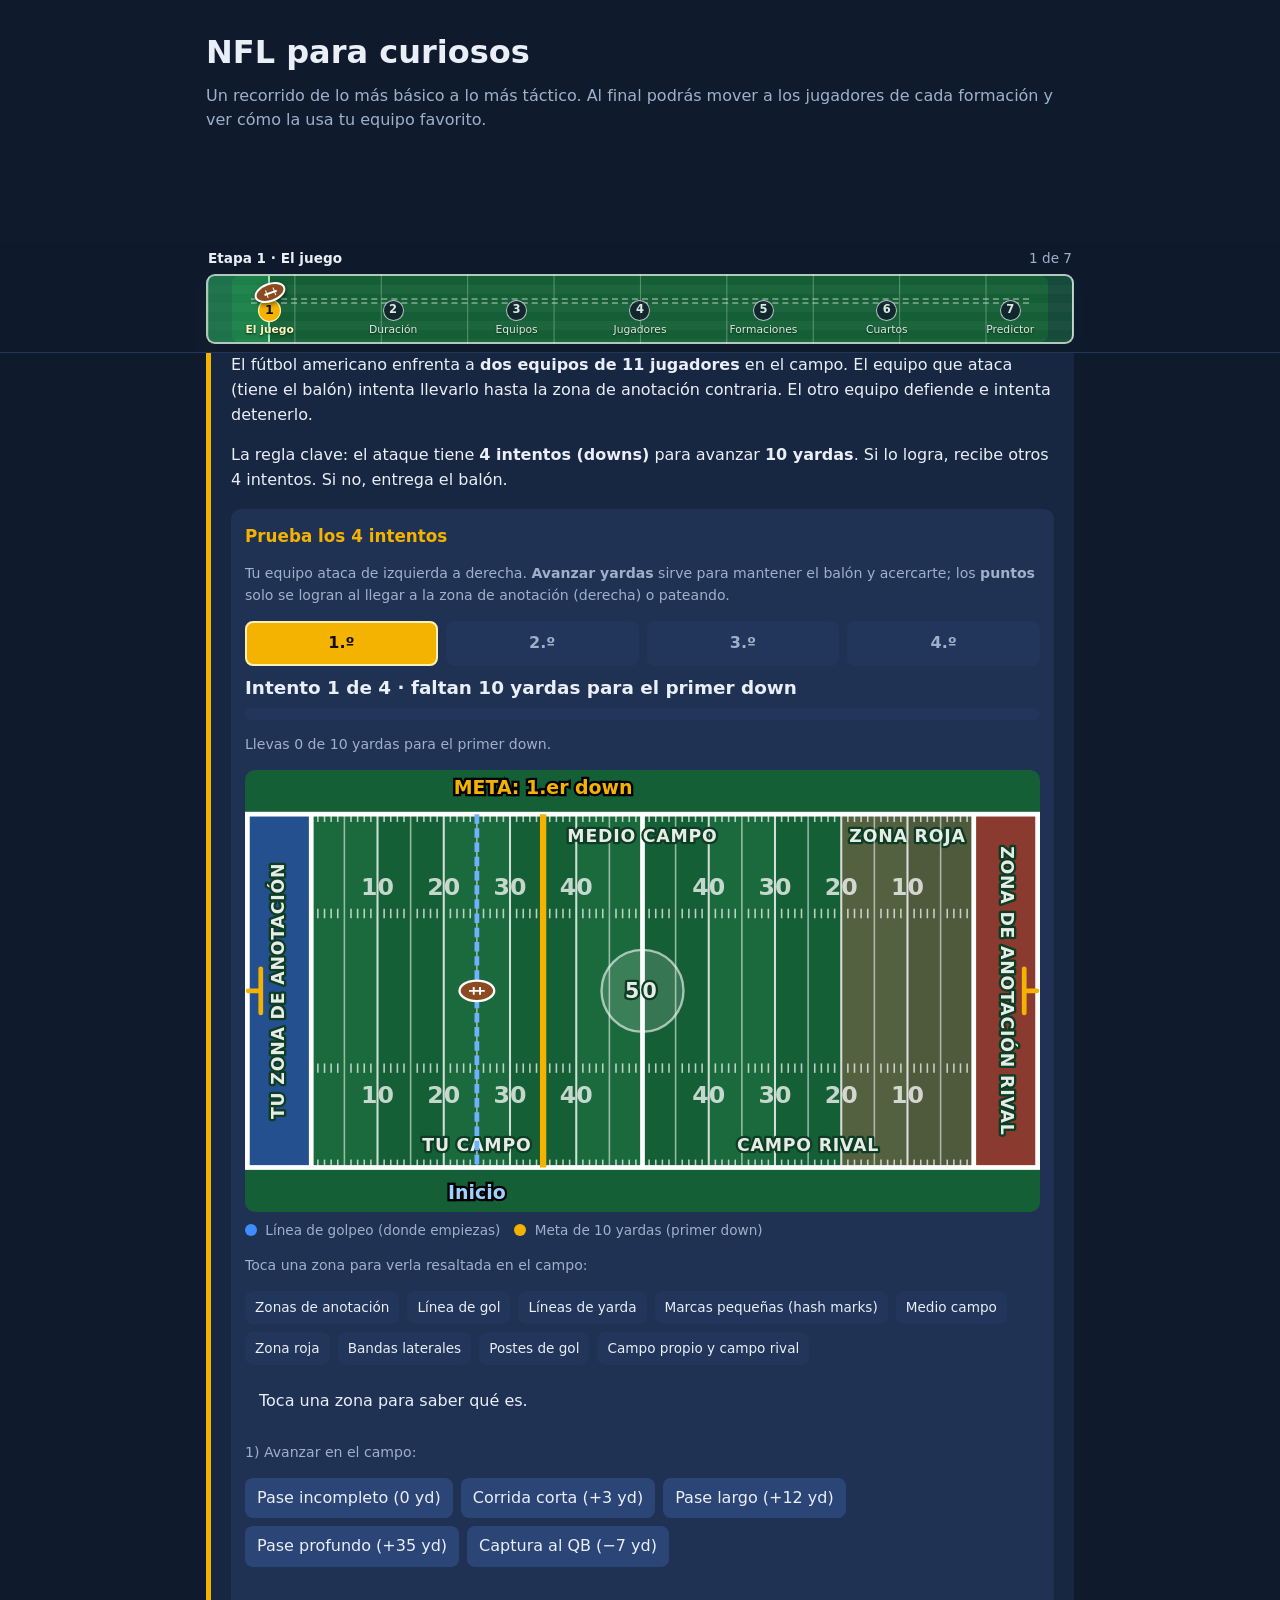
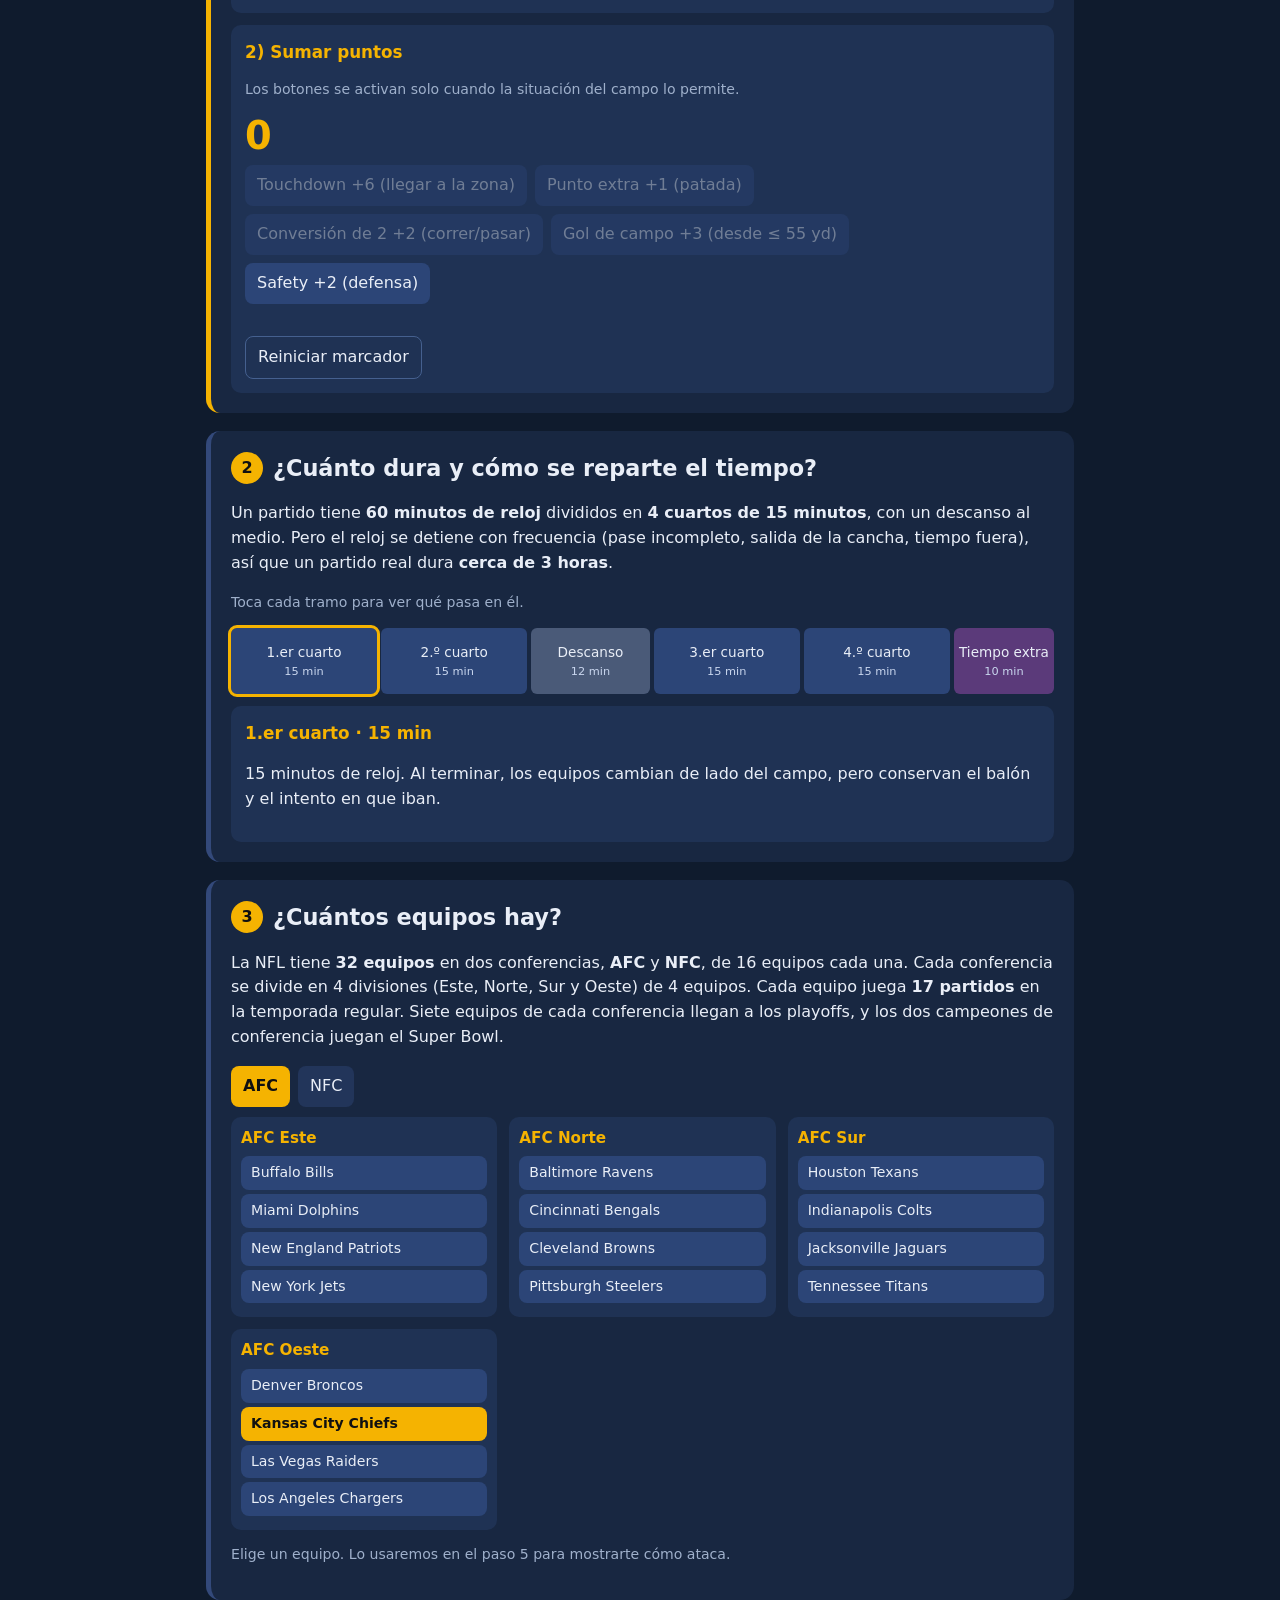
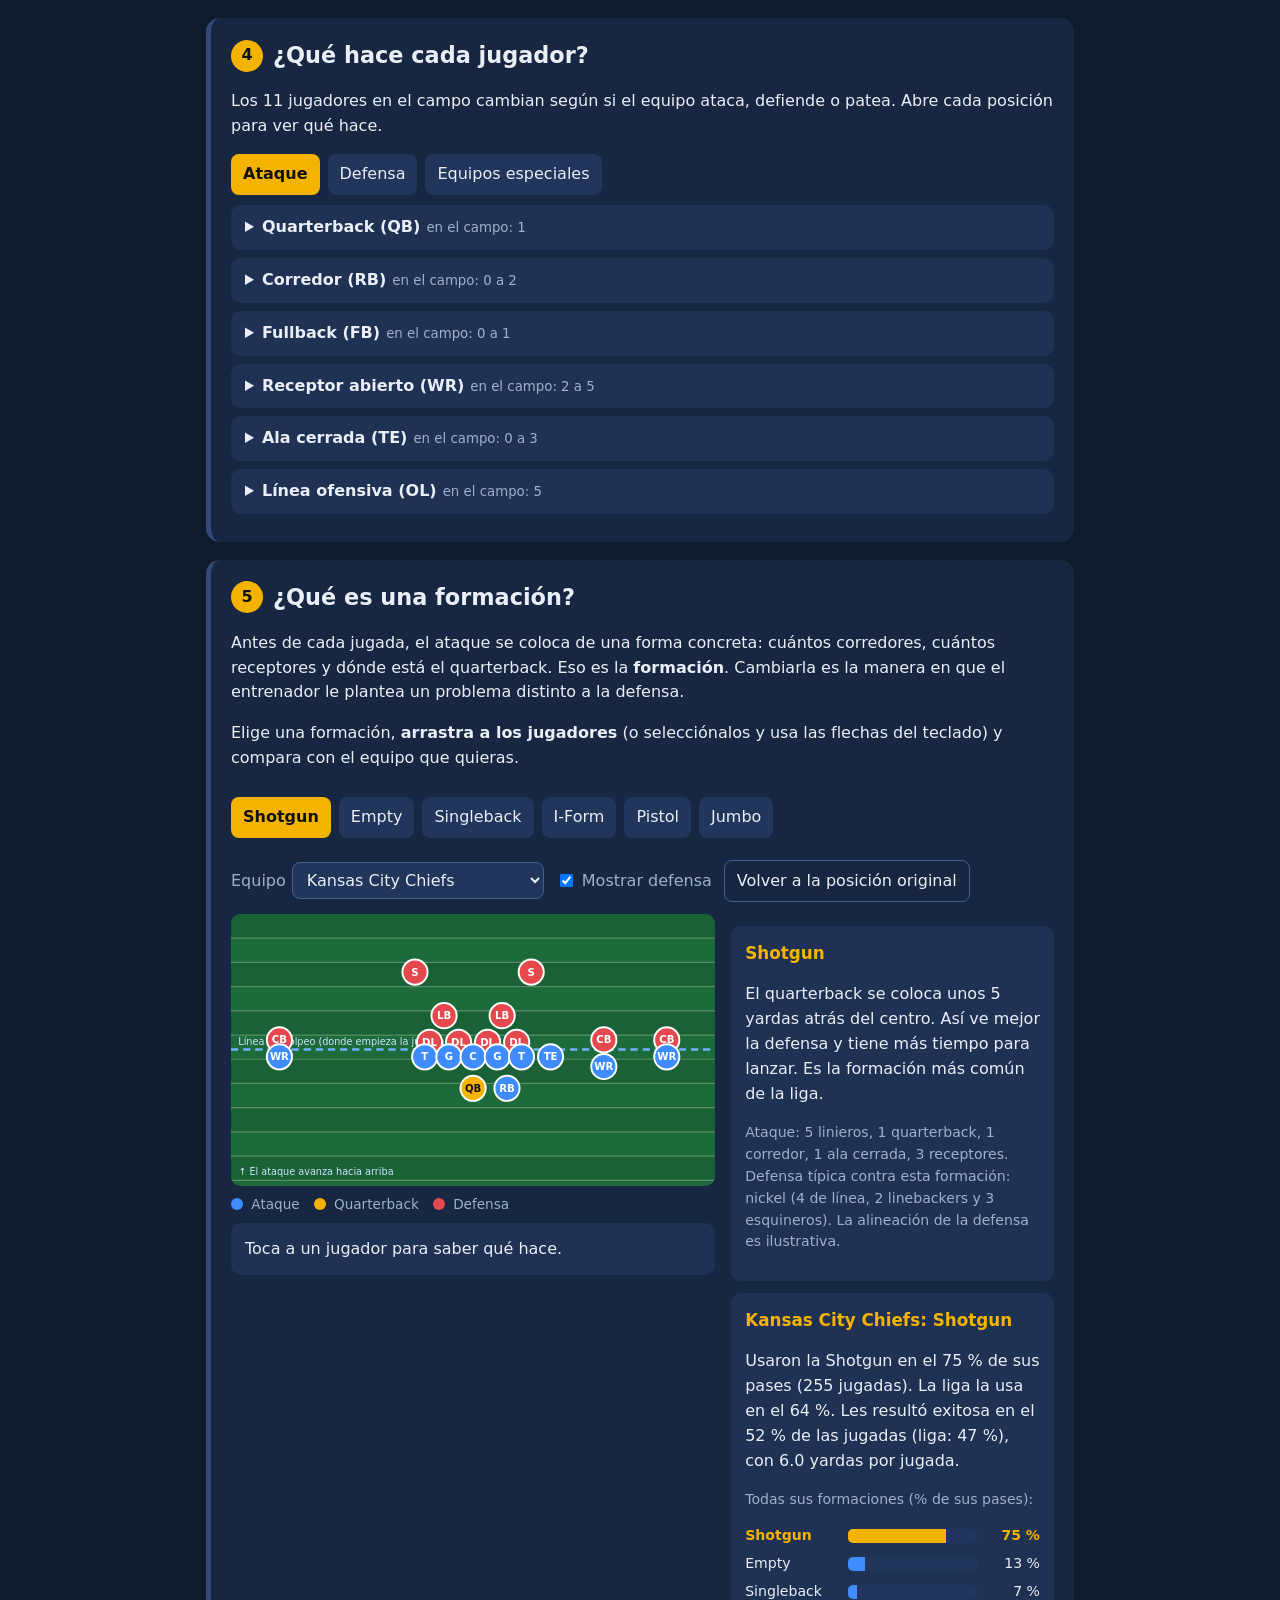
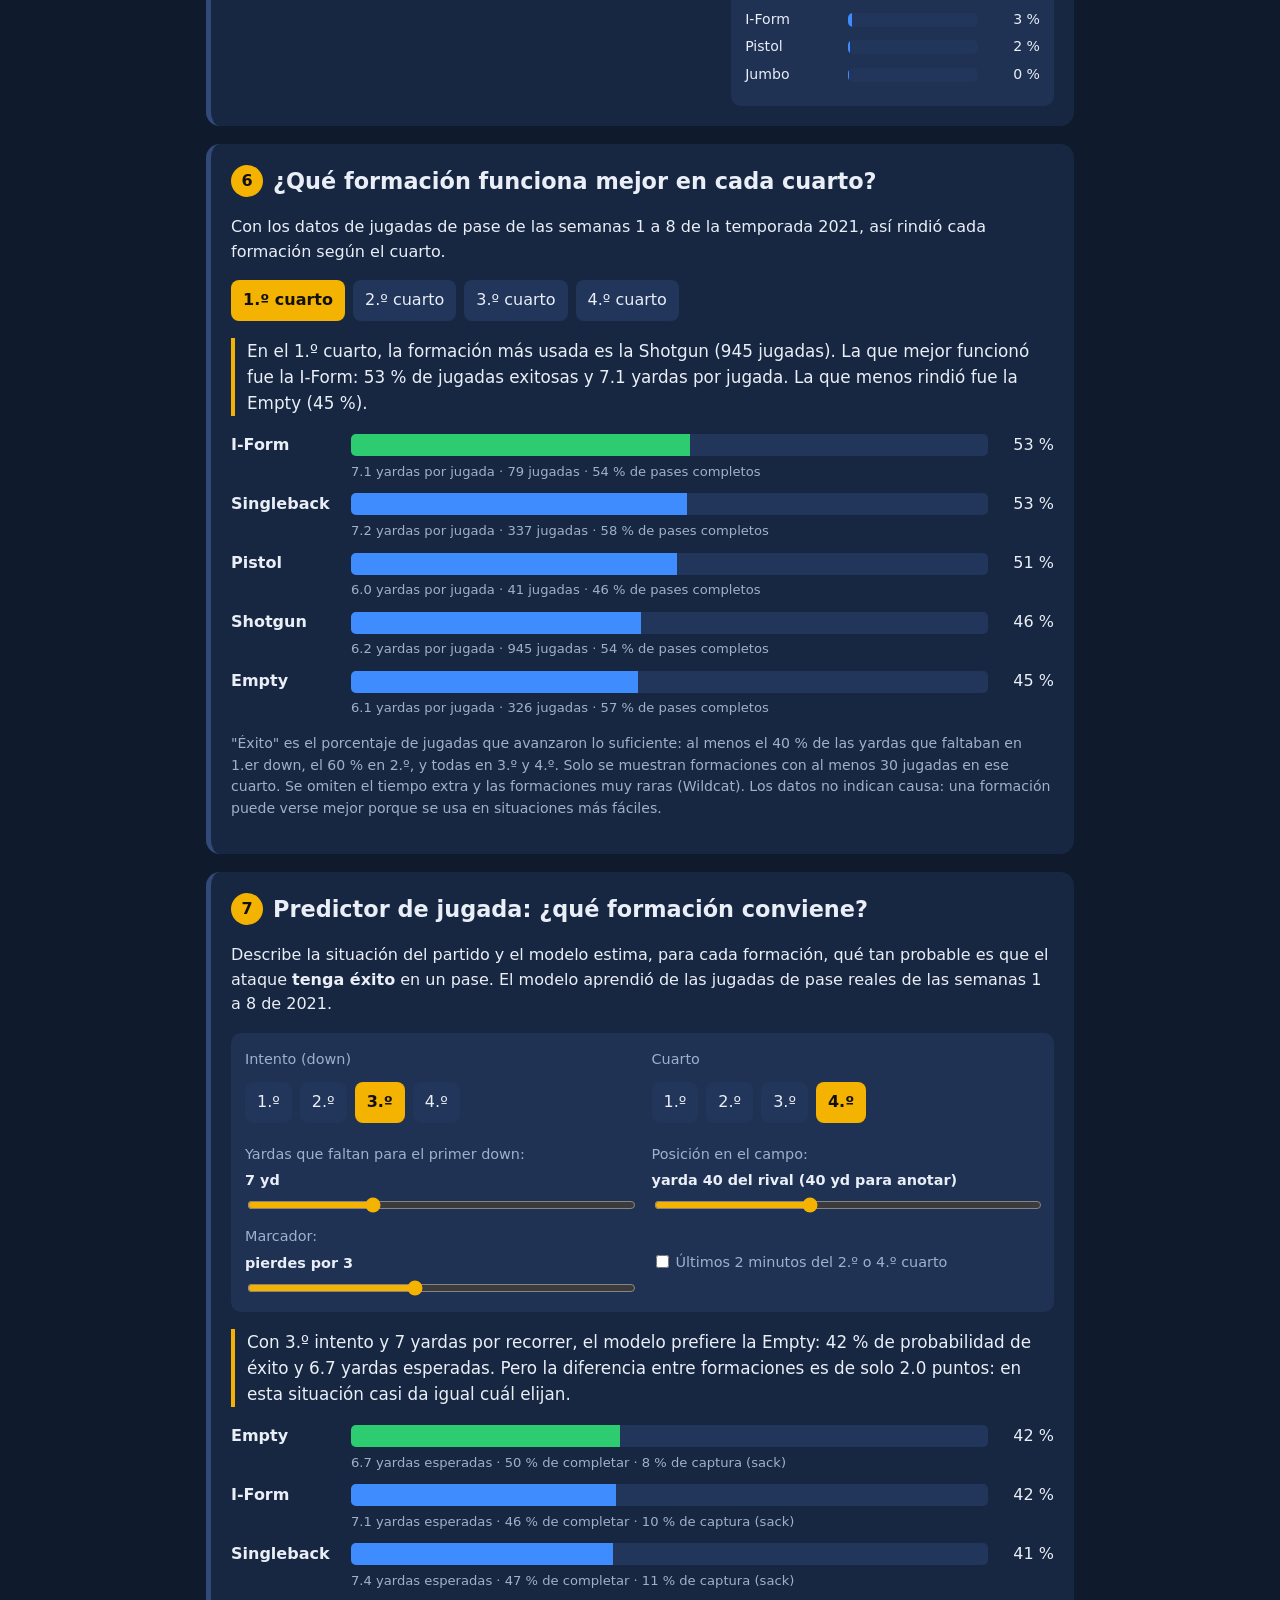
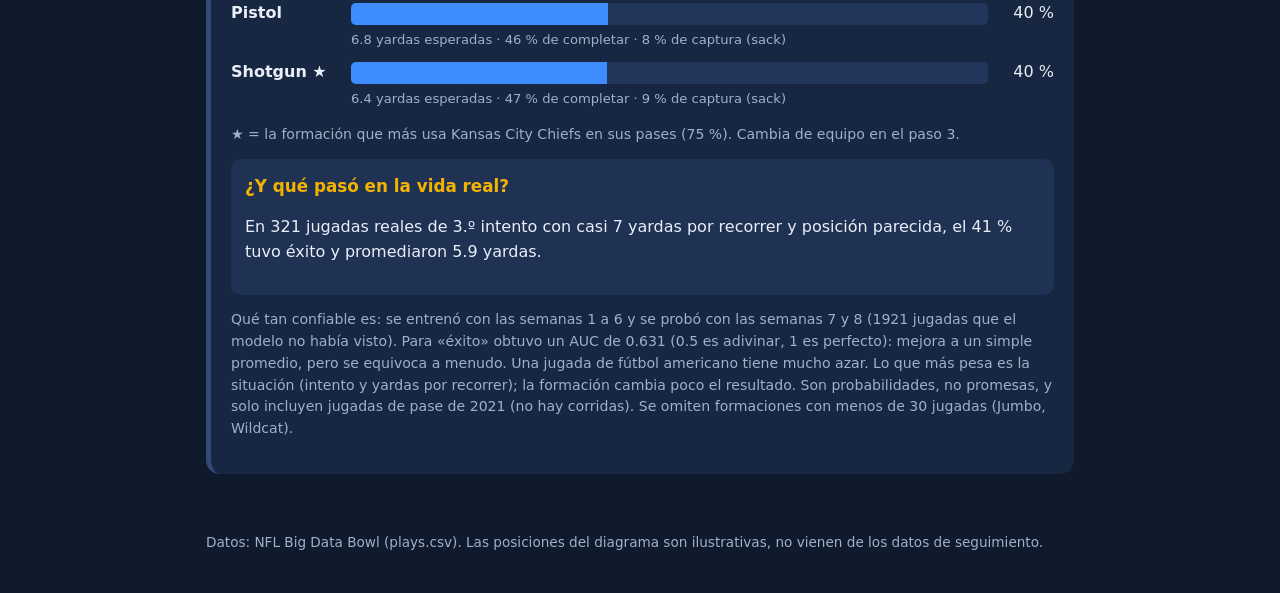
==== web/_t.html @ 5db2da3e "Tercer commit Correccion en las animaciones de desplazamiento" ====
<!DOCTYPE html>
<html lang="es">
<head>
<meta charset="utf-8">
<meta name="viewport" content="width=device-width, initial-scale=1">
<title>NFL para curiosos: del juego a las formaciones</title>
<link rel="stylesheet" href="style.css">
</head>
<body>
<header class="hero">
  <h1>NFL para curiosos</h1>
  <p>Un recorrido de lo más básico a lo más táctico. Al final podrás mover a los jugadores de cada formación y ver cómo la usa tu equipo favorito.</p>
</header>

<nav class="roadmap" aria-label="Progreso del recorrido">
  <div class="roadmap-inner">
    <div class="roadmap-status" aria-live="polite">
      <strong id="roadmapLabel">Etapa 1 · El juego</strong>
      <span id="roadmapCount">1 de 7</span>
    </div>
    <div class="field-progress">
      <div id="bar" class="field-fill" role="progressbar" aria-label="Progreso del recorrido" aria-valuemin="1" aria-valuemax="7" aria-valuenow="1"></div>
      <ol id="nav"></ol>
      <span id="progressBall" class="progress-ball" aria-hidden="true"><i></i></span>
    </div>
  </div>
</nav>

<main>
  <!-- 1 -->
  <section id="step-1" class="step" data-title="El juego">
    <h2><span class="num">1</span> ¿Qué es el juego?</h2>
    <p>El fútbol americano enfrenta a <strong>dos equipos de 11 jugadores</strong> en el campo. El equipo que ataca (tiene el balón) intenta llevarlo hasta la zona de anotación contraria. El otro equipo defiende e intenta detenerlo.</p>
    <p>La regla clave: el ataque tiene <strong>4 intentos (downs)</strong> para avanzar <strong>10 yardas</strong>. Si lo logra, recibe otros 4 intentos. Si no, entrega el balón.</p>

    <div class="widget drive">
      <h3>Prueba los 4 intentos</h3>
      <p class="note">Tu equipo ataca de izquierda a derecha. <strong>Avanzar yardas</strong> sirve para mantener el balón y acercarte; los <strong>puntos</strong> solo se logran al llegar a la zona de anotación (derecha) o pateando.</p>
      <div class="attemptsBox">
        <ol class="attempts" id="attempts" aria-label="Los 4 intentos"></ol>
        <div class="status" id="downStatus" aria-live="polite"></div>
        <div class="gainMeter" aria-hidden="true"><div id="gainFill"></div></div>
        <p class="note" id="gainText"></p>
      </div>
      <svg id="driveField" viewBox="0 0 504 280" role="img" aria-label="Campo de fútbol americano completo con zonas de anotación, líneas de yarda, balón y línea para primer down"></svg>
      <div class="legend">
        <span><i class="dot off"></i> Línea de golpeo (donde empiezas)</span>
        <span><i class="dot qb"></i> Meta de 10 yardas (primer down)</span>
      </div>
      <p class="note">Toca una zona para verla resaltada en el campo:</p>
      <div class="tabs zones" id="zoneTabs" role="group" aria-label="Zonas del campo"></div>
      <p class="widget zoneInfo" id="zoneInfo" aria-live="polite">Toca una zona para saber qué es.</p>
      <p class="note">1) Avanzar en el campo:</p>
      <div class="btns" id="downBtns"></div>
      <p id="downMsg" class="msg" aria-live="polite"></p>
    </div>

    <div class="widget">
      <h3>2) Sumar puntos</h3>
      <p class="note">Los botones se activan solo cuando la situación del campo lo permite.</p>
      <div class="score" id="scoreTotal" aria-live="polite">0</div>
      <div class="btns" id="scoreBtns"></div>
      <p id="scoreMsg" class="msg" aria-live="polite"></p>
      <button class="ghost" id="scoreReset">Reiniciar marcador</button>
    </div>
  </section>

  <!-- 2 y 3 -->
  <section id="step-2" class="step" data-title="Duración">
    <h2><span class="num">2</span> ¿Cuánto dura y cómo se reparte el tiempo?</h2>
    <p>Un partido tiene <strong>60 minutos de reloj</strong> divididos en <strong>4 cuartos de 15 minutos</strong>, con un descanso al medio. Pero el reloj se detiene con frecuencia (pase incompleto, salida de la cancha, tiempo fuera), así que un partido real dura <strong>cerca de 3 horas</strong>.</p>
    <p class="note">Toca cada tramo para ver qué pasa en él.</p>
    <div class="timeline" id="timeline" role="group" aria-label="Distribución del tiempo"></div>
    <div class="widget" id="timeInfo" aria-live="polite"></div>
  </section>

  <!-- 4 -->
  <section id="step-3" class="step" data-title="Equipos">
    <h2><span class="num">3</span> ¿Cuántos equipos hay?</h2>
    <p>La NFL tiene <strong>32 equipos</strong> en dos conferencias, <strong>AFC</strong> y <strong>NFC</strong>, de 16 equipos cada una. Cada conferencia se divide en 4 divisiones (Este, Norte, Sur y Oeste) de 4 equipos. Cada equipo juega <strong>17 partidos</strong> en la temporada regular. Siete equipos de cada conferencia llegan a los playoffs, y los dos campeones de conferencia juegan el Super Bowl.</p>
    <div class="tabs" id="confTabs" role="group" aria-label="Conferencia"></div>
    <div class="divisions" id="divisions"></div>
    <p class="note">Elige un equipo. Lo usaremos en el paso 5 para mostrarte cómo ataca.</p>
  </section>

  <!-- 5 -->
  <section id="step-4" class="step" data-title="Jugadores">
    <h2><span class="num">4</span> ¿Qué hace cada jugador?</h2>
    <p>Los 11 jugadores en el campo cambian según si el equipo ataca, defiende o patea. Abre cada posición para ver qué hace.</p>
    <div class="tabs" id="roleTabs" role="group" aria-label="Unidad"></div>
    <div id="roleList" class="roles"></div>
  </section>

  <!-- 6 -->
  <section id="step-5" class="step" data-title="Formaciones">
    <h2><span class="num">5</span> ¿Qué es una formación?</h2>
    <p>Antes de cada jugada, el ataque se coloca de una forma concreta: cuántos corredores, cuántos receptores y dónde está el quarterback. Eso es la <strong>formación</strong>. Cambiarla es la manera en que el entrenador le plantea un problema distinto a la defensa.</p>
    <p>Elige una formación, <strong>arrastra a los jugadores</strong> (o selecciónalos y usa las flechas del teclado) y compara con el equipo que quieras.</p>

    <div class="controls">
      <div class="tabs" id="formTabs" role="group" aria-label="Formación"></div>
      <label>Equipo
        <select id="teamSelect"></select>
      </label>
      <label class="check"><input type="checkbox" id="showDef" checked> Mostrar defensa</label>
      <button class="ghost" id="resetPos">Volver a la posición original</button>
    </div>

    <div class="lab">
      <div>
        <svg id="field" viewBox="0 0 100 56" role="img" aria-label="Campo con jugadores de ataque (azul) y defensa (rojo) que se pueden mover"></svg>
        <div class="legend">
          <span><i class="dot off"></i> Ataque</span>
          <span><i class="dot qb"></i> Quarterback</span>
          <span><i class="dot def"></i> Defensa</span>
        </div>
        <p class="widget playerInfo" id="playerInfo" aria-live="polite">Toca a un jugador para saber qué hace.</p>
      </div>
      <div>
        <div class="widget" id="formInfo"></div>
        <div class="widget" id="teamInfo"></div>
      </div>
    </div>
  </section>

  <!-- 7 -->
  <section id="step-6" class="step" data-title="Cuartos">
    <h2><span class="num">6</span> ¿Qué formación funciona mejor en cada cuarto?</h2>
    <p>Con los datos de jugadas de pase de las semanas 1 a 8 de la temporada 2021, así rindió cada formación según el cuarto.</p>
    <div class="tabs" id="qTabs" role="group" aria-label="Cuarto"></div>
    <p class="talk" id="talk"></p>
    <div id="chart"></div>
    <p class="note">
      "Éxito" es el porcentaje de jugadas que avanzaron lo suficiente: al menos el 40 % de las yardas que faltaban en 1.er down, el 60 % en 2.º, y todas en 3.º y 4.º.
      Solo se muestran formaciones con al menos <span id="min"></span> jugadas en ese cuarto. Se omiten el tiempo extra y las formaciones muy raras (Wildcat).
      Los datos no indican causa: una formación puede verse mejor porque se usa en situaciones más fáciles.
    </p>
  </section>

  <!-- 8 -->
  <section id="step-7" class="step" data-title="Predictor">
    <h2><span class="num">7</span> Predictor de jugada: ¿qué formación conviene?</h2>
    <p>Describe la situación del partido y el modelo estima, para cada formación, qué tan probable es que el ataque <strong>tenga éxito</strong> en un pase. El modelo aprendió de las jugadas de pase reales de las semanas 1 a 8 de 2021.</p>
    <div class="widget predictor">
      <div class="pgrid">
        <div><span class="plabel">Intento (down)</span><div class="tabs" id="pDown" role="group" aria-label="Intento"></div></div>
        <div><span class="plabel">Cuarto</span><div class="tabs" id="pQ" role="group" aria-label="Cuarto"></div></div>
        <label>Yardas que faltan para el primer down: <b id="pToGoV"></b>
          <input type="range" id="pToGo" min="1" max="20" value="7"></label>
        <label>Posición en el campo: <b id="pGoalV"></b>
          <input type="range" id="pGoal" min="1" max="99" value="40"></label>
        <label>Marcador: <b id="pDiffV"></b>
          <input type="range" id="pDiff" min="-21" max="21" value="-3"></label>
        <label class="check"><input type="checkbox" id="pLate"> Últimos 2 minutos del 2.º o 4.º cuarto</label>
      </div>
    </div>
    <p class="talk" id="pTalk"></p>
    <div id="pOut"></div>
    <div class="widget" id="pNear"></div>
    <p class="note" id="pNote"></p>
  </section>
</main>

<footer>Datos: NFL Big Data Bowl (plays.csv). Las posiciones del diagrama son ilustrativas, no vienen de los datos de seguimiento.</footer>

<script>window.requestAnimationFrame = cb => setTimeout(cb, 0);</script><script src="data.js"></script>
<script src="model.js"></script>
<script src="app.js"></script>
<script>
const errs = []; window.addEventListener('error', e => errs.push(e.message));
const out = {};
const snap = () => ({
  label: document.querySelector('#roadmapLabel').textContent,
  done: [...document.querySelectorAll('#nav a')].map(a => a.classList.contains('done') ? 1 : 0).join(''),
  ball: document.querySelector('#progressBall').style.left
});
const go = id => { document.documentElement.style.scrollBehavior = 'auto';
  const el = document.getElementById(id); window.scrollTo(0, el.getBoundingClientRect().top + scrollY - 40);
  out.y = (out.y||[]).concat(Math.round(scrollY)); window.dispatchEvent(new Event('scroll')); };
setTimeout(() => go('step-4'), 200);
setTimeout(() => { out.at4 = snap(); go('step-6'); }, 600);
setTimeout(() => { out.at6 = snap(); go('step-2'); }, 1000);
setTimeout(() => { out.back2 = snap(); go('step-1'); }, 1400);
setTimeout(() => { out.back1 = snap(); window.scrollTo(0, document.documentElement.scrollHeight); }, 1800);
setTimeout(() => { out.end = snap(); go('step-1'); }, 2200);
setTimeout(() => {
  out.backFromEnd = snap();
  const f = document.getElementById('driveField');
  document.querySelector('#zoneTabs button[data-key=red]').click();
  out.focus = f.dataset.focus; out.zoneInfo = document.getElementById('zoneInfo').textContent.slice(0, 40);
  document.querySelectorAll('#downBtns button')[1].click();
  out.status = document.getElementById('downStatus').textContent;
  out.attempts = [...document.querySelectorAll('#attempts li')].map(l => l.className || '-').join(',');
  out.gain = document.getElementById('gainText').textContent;
  out.zones = document.querySelectorAll('#zoneTabs button').length;
  out.areas = f.querySelectorAll('.area').length;
  out.errs = errs;
  document.body.dataset.probe = JSON.stringify(out);
}, 2700);
</script></body>
</html>
---- web/style.css ----
:root { --bg:#0f1b2d; --card:#182741; --card2:#1f3254; --ink:#e9eef7; --mute:#9fb0cb; --accent:#f5b301; --blue:#3f8cff; --red:#e5484d; --green:#2ecc71; }
* { box-sizing:border-box; }
html { scroll-behavior:smooth; scroll-padding-top:125px; }
body { margin:0; font-family:system-ui,Segoe UI,Arial,sans-serif; background:var(--bg); color:var(--ink); line-height:1.55; }
h1 { font-size:2rem; margin:0 0 6px; }
h2 { font-size:1.4rem; margin:0 0 12px; display:flex; align-items:center; gap:10px; }
h3 { font-size:1.05rem; margin:0 0 6px; color:var(--accent); }
.hero { max-width:900px; margin:0 auto; padding:28px 16px 12px; }
.hero p { color:var(--mute); margin:0; }
main { max-width:900px; margin:0 auto; padding:8px 16px 40px; }
footer { max-width:900px; margin:0 auto; padding:0 16px 40px; color:var(--mute); font-size:.85rem; }

/* recorrido: una sola barra con aspecto de campo */
.roadmap { position:sticky; top:0; z-index:10; padding:6px 16px 8px; background:rgba(15,27,45,.96); backdrop-filter:blur(6px); border-bottom:1px solid #22355a; }
.roadmap-inner { max-width:868px; margin:0 auto; }
.roadmap-status { display:flex; justify-content:space-between; gap:12px; margin:0 2px 5px; color:var(--ink); font-size:.85rem; }
.roadmap-status span { color:var(--mute); white-space:nowrap; }
.field-progress { --steps:7; position:relative; height:70px; overflow:hidden; border:2px solid rgba(255,255,255,.65); border-radius:9px; background-color:#155f36; background-image:linear-gradient(90deg,rgba(255,255,255,.3) 1px,transparent 1px),repeating-linear-gradient(0deg,rgba(255,255,255,.035) 0 9px,transparent 9px 18px); background-size:10% 100%,100% 18px; box-shadow:inset 24px 0 rgba(24,39,65,.36),inset -24px 0 rgba(24,39,65,.36); }
.field-progress::before { content:""; position:absolute; z-index:1; top:22px; left:5%; right:5%; height:2px; border-top:2px dashed rgba(255,255,255,.35); border-bottom:2px dashed rgba(255,255,255,.35); }
.field-fill { position:absolute; z-index:0; inset:0 auto 0 0; width:0; background:rgba(46,204,113,.3); border-right:2px solid rgba(186,255,209,.8); transition:width .55s ease; }
.roadmap ol { position:absolute; z-index:2; inset:0; display:grid; grid-template-columns:repeat(var(--steps),1fr); list-style:none; margin:0; padding:0; }
.roadmap li { min-width:0; }
.roadmap a { height:100%; display:flex; flex-direction:column; align-items:center; justify-content:flex-end; gap:1px; min-width:0; padding:0 2px 4px; color:#dce9e1; text-decoration:none; text-shadow:0 1px 2px #082b19; font-size:.67rem; }
.roadmap a .n { display:inline-grid; place-items:center; width:21px; height:21px; border:1px solid rgba(255,255,255,.7); border-radius:50%; background:rgba(15,27,45,.82); font-size:.72rem; font-weight:800; text-shadow:none; }
.roadmap a .stage-name { width:100%; overflow:hidden; text-align:center; text-overflow:ellipsis; white-space:nowrap; }
.roadmap a.done .n { background:var(--green); border-color:#baffd1; color:#063d20; }
.roadmap a.done .n::before { content:"✓"; }
.roadmap a.done .n span { display:none; }
.roadmap a[aria-current="step"] .n { background:var(--accent); border-color:#fff1b6; color:#111; transform:scale(1.1); }
.roadmap a[aria-current="step"] .stage-name { color:#fff4be; font-weight:800; }
.progress-ball { position:absolute; z-index:3; top:7px; left:calc(50% / var(--steps)); width:32px; height:19px; border:2px solid #fff; border-radius:50%; background:#8b4a1f; box-shadow:0 2px 5px rgba(0,0,0,.55); transform:translateX(-50%) rotate(-20deg); transition:left .55s cubic-bezier(.2,.8,.2,1); pointer-events:none; }
.progress-ball i { position:absolute; top:7px; left:8px; width:13px; height:2px; background:#fff; }
.progress-ball i::before { content:""; position:absolute; top:-3px; left:2px; width:7px; height:8px; border-left:1px solid #fff; border-right:1px solid #fff; }

/* steps */
.step { background:var(--card); border-radius:14px; padding:20px; margin:18px 0; border-left:5px solid #33497a; }
.step.visible { border-left-color:var(--accent); }
.num { display:inline-grid; place-items:center; width:32px; height:32px; border-radius:50%; background:var(--accent); color:#111; font-size:1rem; flex:none; }
.note { color:var(--mute); font-size:.88rem; }
.msg { min-height:1.5em; margin:8px 0 0; }
.widget { background:var(--card2); border-radius:10px; padding:14px; margin-top:12px; }
.grid2 { display:grid; grid-template-columns:1fr 1fr; gap:14px; }
.grid2 .widget { margin-top:6px; }

button { font:inherit; color:var(--ink); background:#2c4577; border:0; border-radius:8px; padding:8px 12px; cursor:pointer; }
button:hover { background:#38568f; }
button:focus-visible, a:focus-visible, select:focus-visible, summary:focus-visible, .player:focus-visible { outline:3px solid var(--accent); outline-offset:2px; }
button.ghost { background:transparent; border:1px solid #45608f; }
.btns { display:flex; flex-wrap:wrap; gap:8px; margin:8px 0; }
.tabs { display:flex; gap:8px; flex-wrap:wrap; margin:10px 0; }
.tabs button { background:#22355a; }
.tabs button[aria-pressed="true"] { background:var(--accent); color:#111; font-weight:700; }

.status { font-size:1.15rem; font-weight:700; }
button:disabled { opacity:.4; cursor:not-allowed; }

/* paso 1: intentos y campo */
.attemptsBox { margin:10px 0; }
.attempts { list-style:none; display:flex; gap:8px; margin:0 0 8px; padding:0; }
.attempts li { flex:1; text-align:center; padding:8px 4px; border-radius:8px; background:#22355a; color:var(--mute); font-weight:700; border:2px solid transparent; transition:background .25s, color .25s; }
.attempts li.used { background:#2c4577; color:var(--ink); }
.attempts li.cur { background:var(--accent); color:#111; border-color:#fff1b6; }
.gainMeter { height:12px; background:#22355a; border-radius:6px; overflow:hidden; margin:6px 0 2px; }
#gainFill { height:100%; width:0; background:var(--blue); transition:width .4s; }
#driveField { width:100%; height:auto; border-radius:10px; display:block; background:#155f36; }
.stripe { fill:#1a6a3d; }
.ez { transition:fill .3s; }
.ez.own { fill:#24508f; }
.ez.rival { fill:#8a3a2f; }
.ez.rival.on { fill:#c9871a; animation:pulse 1s infinite alternate; }
.fline { stroke:#fff; stroke-opacity:.55; stroke-width:1; }
.fline.ten { stroke-opacity:.8; stroke-width:1.3; }
.goalL { stroke:#fff; stroke-width:3; }
.hashT { stroke:#fff; stroke-opacity:.7; stroke-width:1; }
.yn { font-size:15px; font-weight:800; fill:#fff; fill-opacity:.75; text-anchor:middle; dominant-baseline:central; }
.side { fill:none; stroke:#fff; stroke-width:3; }
.redZ { fill:rgba(229,72,77,.28); }
.midLogo { fill:rgba(255,255,255,.14); stroke:#fff; stroke-opacity:.6; stroke-width:1.5; }
.ftxt { font-size:11px; font-weight:700; fill:#fff; fill-opacity:.9; text-anchor:middle; dominant-baseline:central; letter-spacing:.5px; paint-order:stroke; stroke:#0d3d22; stroke-width:3px; stroke-linejoin:round; }
.ftxt.big { font-size:13px; letter-spacing:2px; }
.post { stroke:var(--accent); stroke-width:3; fill:none; stroke-linecap:round; }
/* resaltado de la zona elegida: el resto se atenúa */
#driveField[data-focus] .area { opacity:.3; transition:opacity .25s; }
#driveField[data-focus="endzone"] .a-endzone, #driveField[data-focus="goal"] .a-goal, #driveField[data-focus="yards"] .a-yards,
#driveField[data-focus="hash"] .a-hash, #driveField[data-focus="mid"] .a-mid, #driveField[data-focus="red"] .a-red,
#driveField[data-focus="side"] .a-side, #driveField[data-focus="posts"] .a-posts, #driveField[data-focus="terr"] .a-terr { opacity:1; }
.zones button { font-size:.85rem; padding:6px 10px; }
.zoneInfo { margin:6px 0 0; }
.band { fill:rgba(63,140,255,.4); transition:x .4s, width .4s; }
.gainLine { stroke:var(--accent); stroke-width:4; }
.scrLine { stroke:#6fb1ff; stroke-width:3; stroke-dasharray:6 3; }
.lblY, .lblB { font-size:12px; font-weight:700; text-anchor:middle; paint-order:stroke; stroke:#000; stroke-width:3px; }
.lblY { fill:var(--accent); } .lblB { fill:#9fd0ff; }
.ball { transition:transform .5s ease; }
.ball ellipse { fill:#8b4a1f; stroke:#fff; stroke-width:1.5; }
.lace { stroke:#fff; stroke-width:1.2; fill:none; }
.pop { font-size:24px; font-weight:800; fill:var(--accent); stroke:#000; stroke-width:.6px; opacity:0; }
.pop.go { animation:pop 1.2s ease-out; }
@keyframes pulse { to { fill-opacity:.55; } }
@keyframes pop { 0% { opacity:1; transform:translateY(0); } 100% { opacity:0; transform:translateY(-30px); } }
.score { font-size:2.4rem; font-weight:800; color:var(--accent); line-height:1.1; }

/* timeline */
.timeline { display:flex; gap:4px; margin:10px 0; }
.timeline button { padding:14px 4px; border-radius:6px; font-size:.85rem; text-align:center; min-width:0; overflow:hidden; background:#2c4577; }
.timeline button.half { background:#4a5a78; }
.timeline button.ot { background:#5b3a7a; }
.timeline button[aria-pressed="true"] { outline:3px solid var(--accent); }
.timeline small { display:block; color:#c9d6ee; }

/* teams */
.divisions { display:grid; grid-template-columns:repeat(auto-fit,minmax(210px,1fr)); gap:12px; margin:10px 0; }
.division { background:var(--card2); border-radius:10px; padding:10px; }
.division h3 { font-size:.95rem; }
.chip { display:block; width:100%; text-align:left; margin:4px 0; padding:6px 10px; background:#2c4577; font-size:.88rem; }
.chip[aria-pressed="true"] { background:var(--accent); color:#111; font-weight:700; }

/* roles */
.roles details { background:var(--card2); border-radius:10px; margin:8px 0; padding:10px 14px; }
.roles summary { cursor:pointer; font-weight:700; }
.roles summary small { color:var(--mute); font-weight:400; margin-left:6px; }
.roles p { margin:8px 0 0; color:#cdd8ee; }

/* formations lab */
.controls { display:flex; flex-wrap:wrap; gap:12px; align-items:center; margin:12px 0; }
.controls label { display:flex; align-items:center; gap:6px; color:var(--mute); }
select { font:inherit; padding:7px 10px; border-radius:8px; border:1px solid #45608f; background:#22355a; color:var(--ink); }
.lab { display:grid; grid-template-columns:3fr 2fr; gap:16px; align-items:start; }
#field { width:100%; height:auto; border-radius:10px; touch-action:none; display:block; background:#1d6b3a; }
.legend { display:flex; gap:14px; margin:8px 0; font-size:.85rem; color:var(--mute); }
.dot { display:inline-block; width:12px; height:12px; border-radius:50%; margin-right:4px; vertical-align:-1px; }
.dot.off { background:var(--blue); } .dot.def { background:var(--red); } .dot.qb { background:var(--accent); }
.playerInfo { margin:0; }
.player { cursor:grab; }
.ready .player { transition:transform .55s ease; }
.ready .player.dragging { transition:none; }
.player.dragging { cursor:grabbing; }
.player circle { stroke:#fff; stroke-width:.4; }
.player.off circle { fill:var(--blue); } .player.qb circle { fill:var(--accent); } .player.def circle { fill:var(--red); }
.player.sel circle { stroke:#fff; stroke-width:.9; }
.player text { font-size:2.1px; font-weight:700; fill:#fff; text-anchor:middle; dominant-baseline:central; pointer-events:none; user-select:none; }
.player.qb text { fill:#111; }
.bars .row { display:grid; grid-template-columns:95px 1fr 54px; gap:8px; align-items:center; margin:6px 0; font-size:.88rem; }
.bars .row.cur { color:var(--accent); font-weight:700; }
.track { background:#22355a; border-radius:5px; height:14px; overflow:hidden; }
.fill { height:100%; background:var(--blue); }
.row.cur .fill { background:var(--accent); }
.val { text-align:right; font-variant-numeric:tabular-nums; }

/* chart step 6 */
.talk { font-size:1.05rem; border-left:4px solid var(--accent); padding-left:12px; }
.crow { display:grid; grid-template-columns:110px 1fr 56px; gap:10px; align-items:center; margin:10px 0; }
.crow .name { font-weight:600; }
.crow .fill { background:var(--blue); }
.crow.best .fill { background:var(--green); }
.crow .meta { grid-column:2 / 4; color:var(--mute); font-size:.82rem; margin-top:-6px; }

/* paso 7: predictor */
.pgrid { display:grid; grid-template-columns:1fr 1fr; gap:10px 18px; }
.pgrid label { display:flex; flex-direction:column; gap:4px; color:var(--mute); font-size:.9rem; }
.pgrid label b { color:var(--ink); }
.pgrid input[type=range] { width:100%; accent-color:var(--accent); }
.pgrid .check { flex-direction:row; align-items:center; }
.plabel { color:var(--mute); font-size:.9rem; }
#pOut .crow .fill { background:var(--blue); }
#pOut .crow.best .fill { background:var(--green); }

@media (max-width:720px) {
  html { scroll-padding-top:105px; }
  .field-progress { height:52px; box-shadow:inset 15px 0 rgba(24,39,65,.36),inset -15px 0 rgba(24,39,65,.36); }
  .field-progress::before { top:18px; }
  .roadmap a { padding-bottom:4px; }
  .roadmap a .stage-name { display:none; }
  .progress-ball { top:5px; width:29px; height:17px; }
  .progress-ball i { top:6px; left:7px; }
  .pgrid { grid-template-columns:1fr; }
  .grid2, .lab { grid-template-columns:1fr; }
  .crow { grid-template-columns:90px 1fr 50px; }
  .timeline button { font-size:.72rem; padding:12px 2px; }
}
@media (prefers-reduced-motion: reduce) {
  html { scroll-behavior:auto; }
  .ready .player, .field-fill, .progress-ball { transition:none; }
}
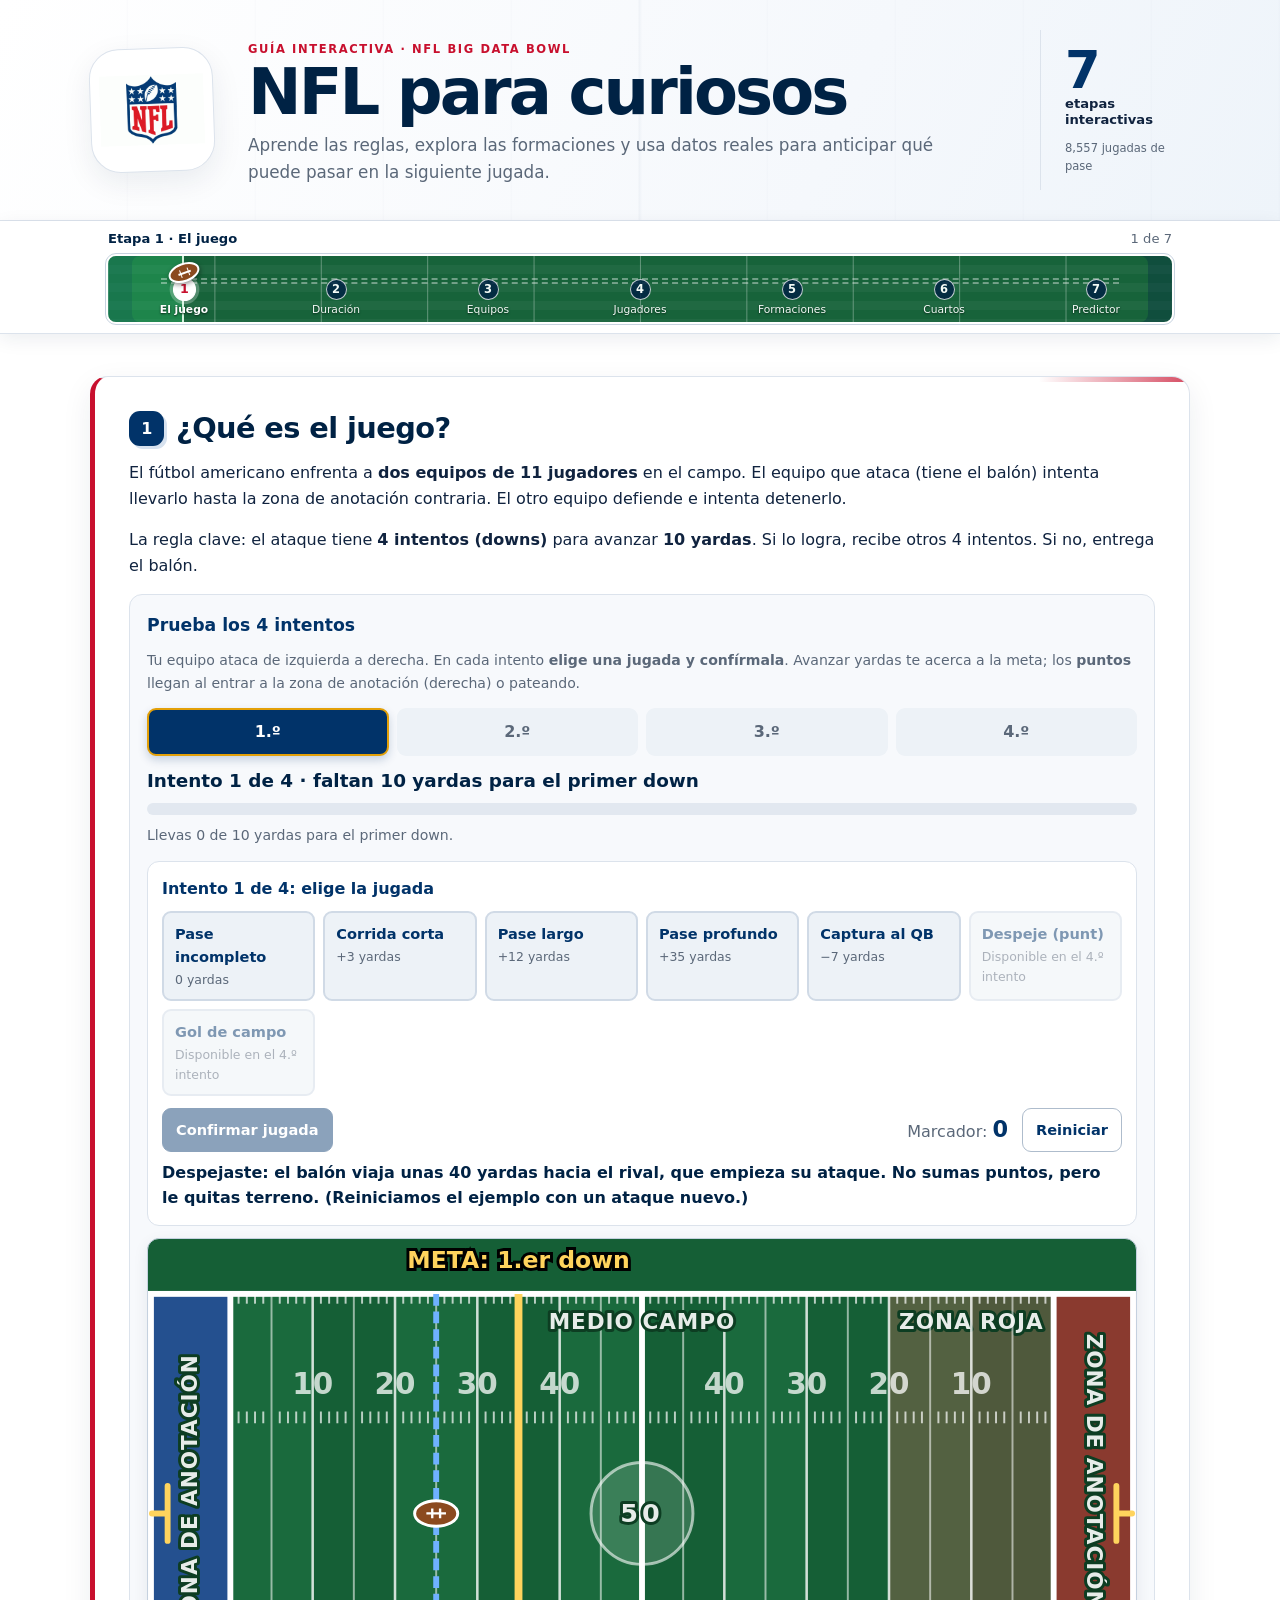
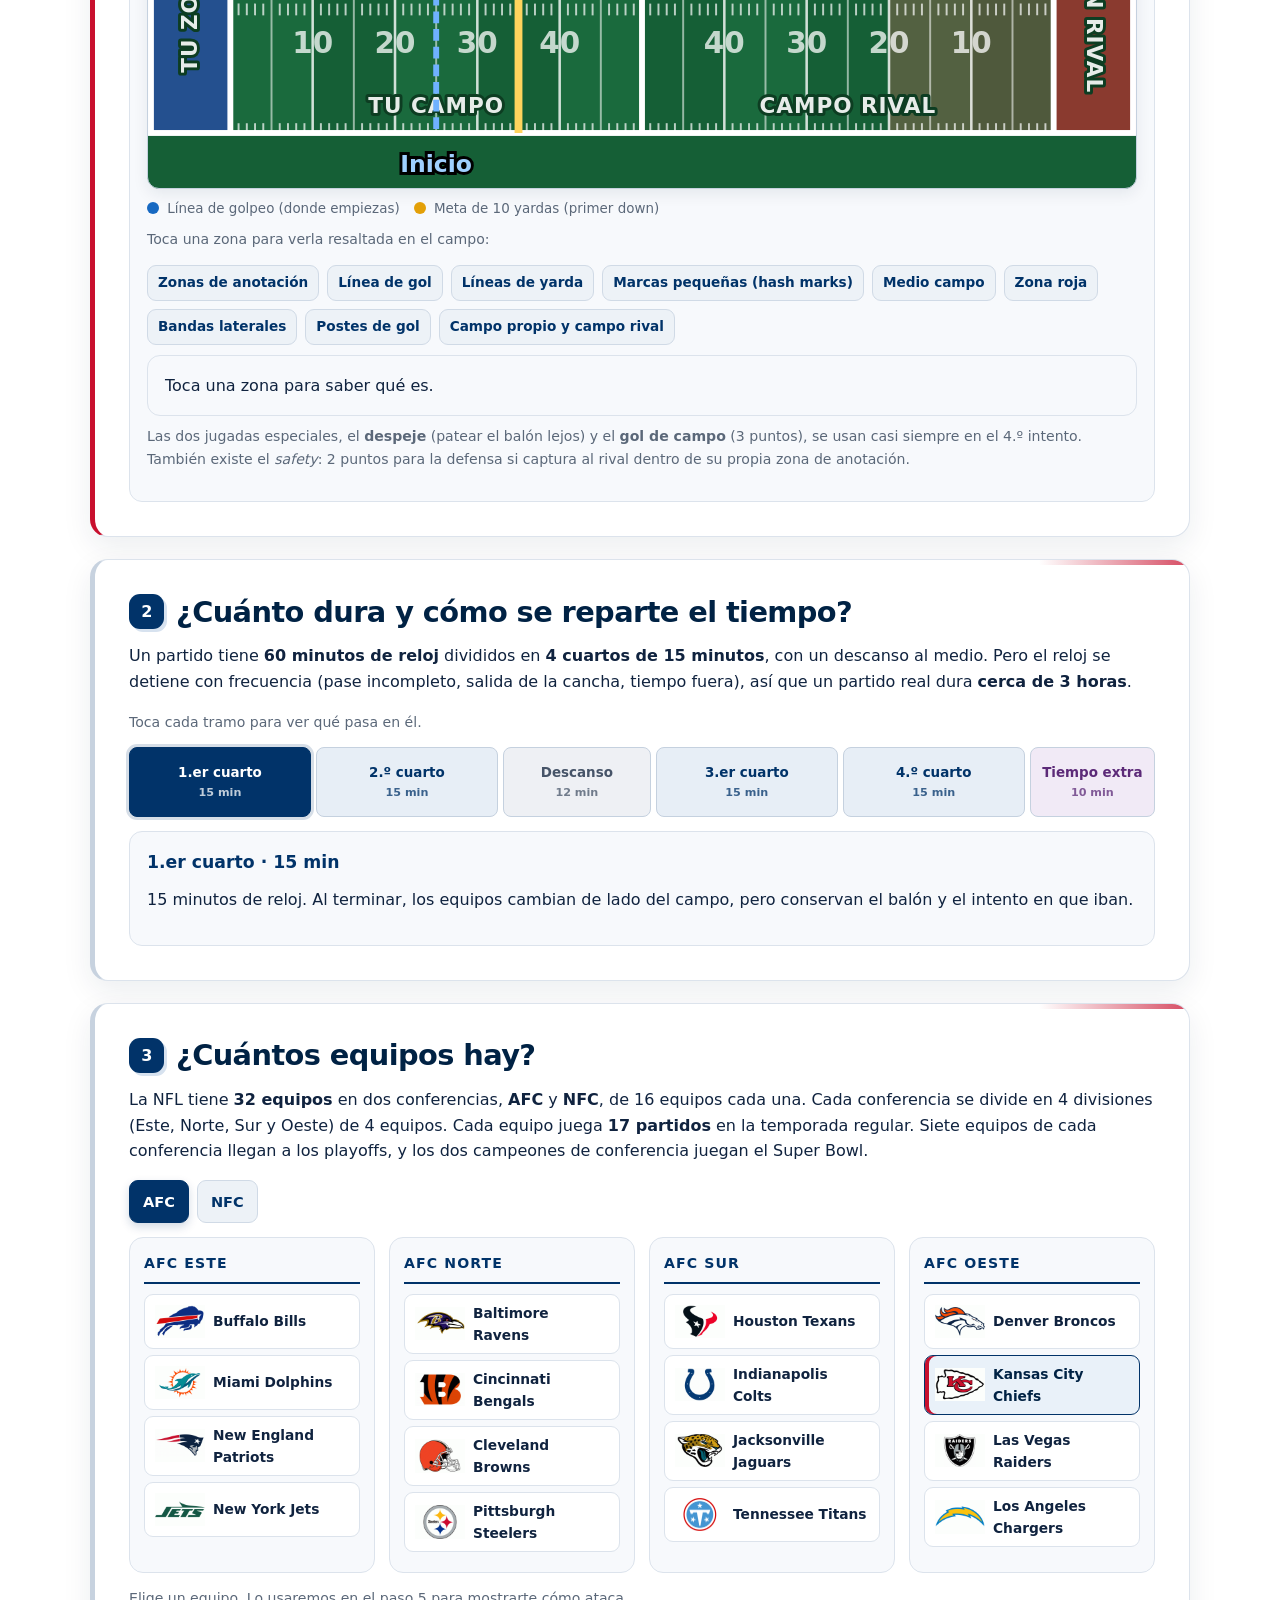
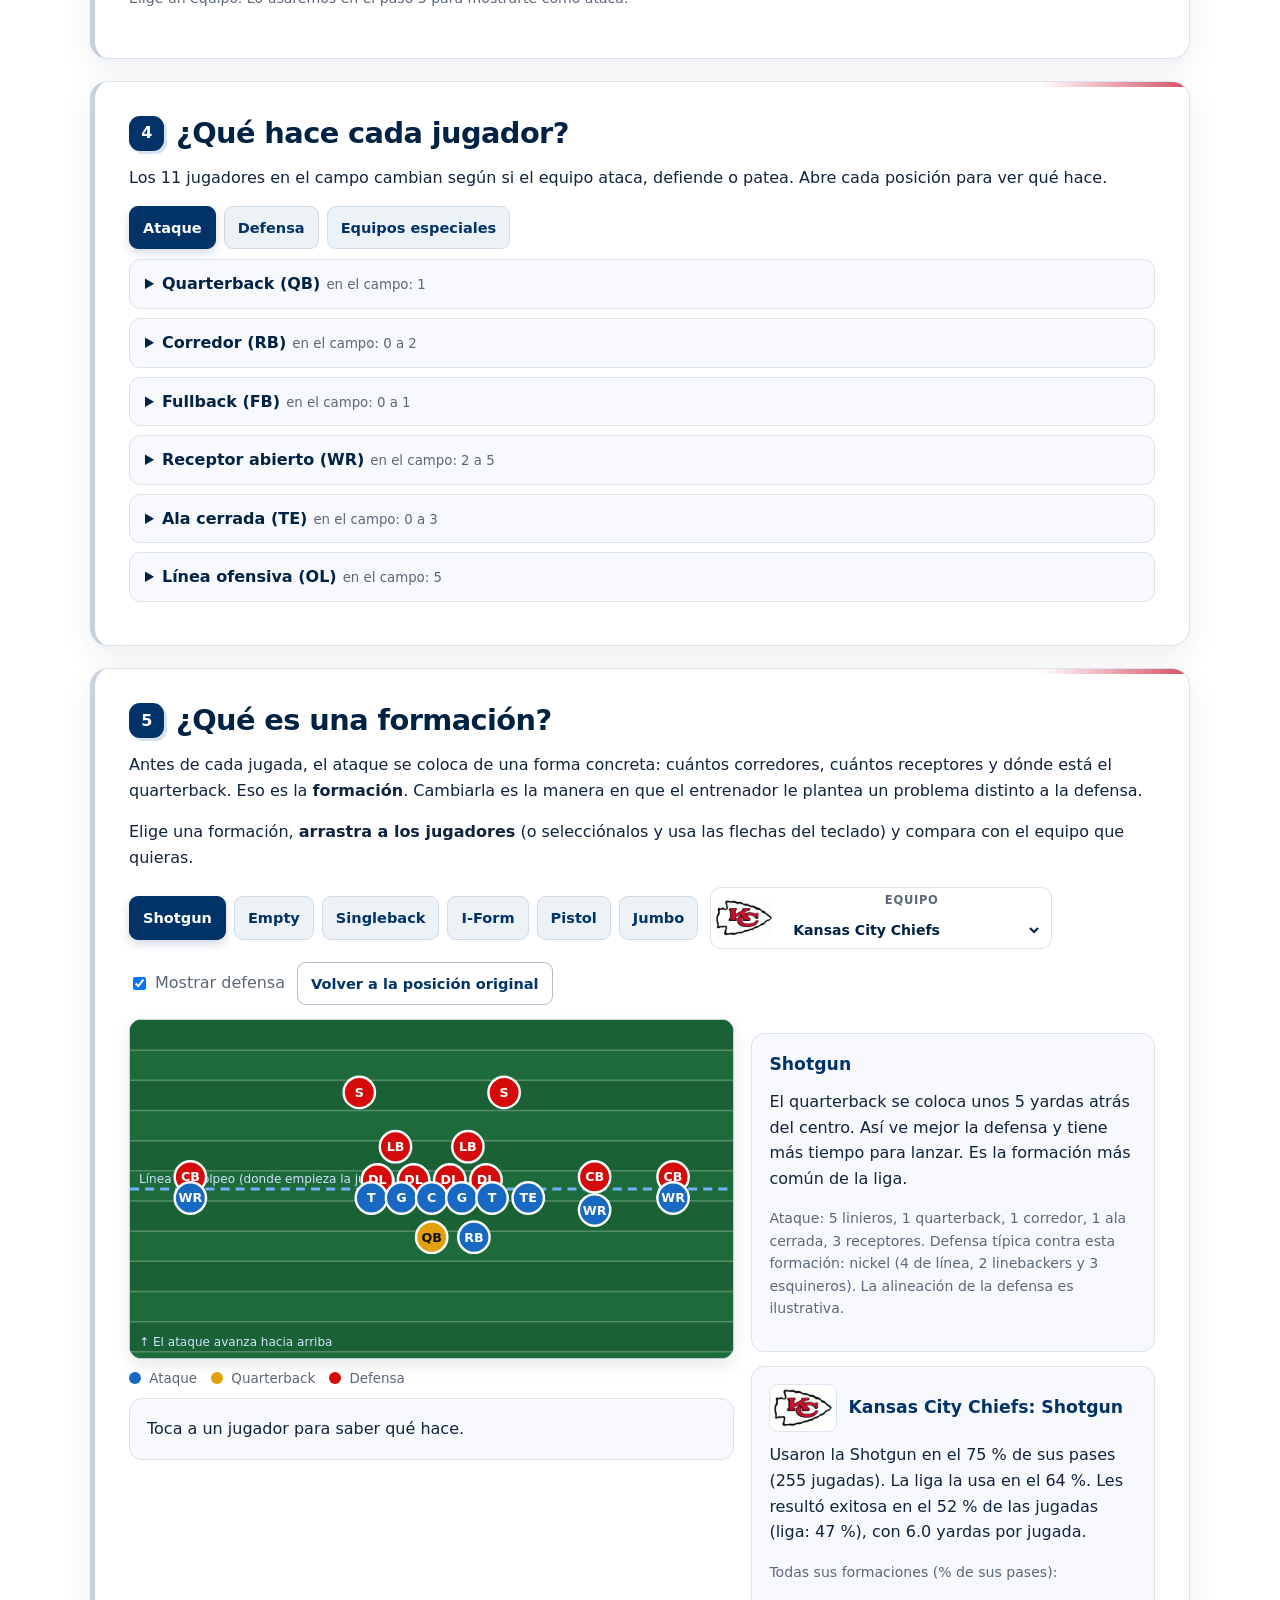
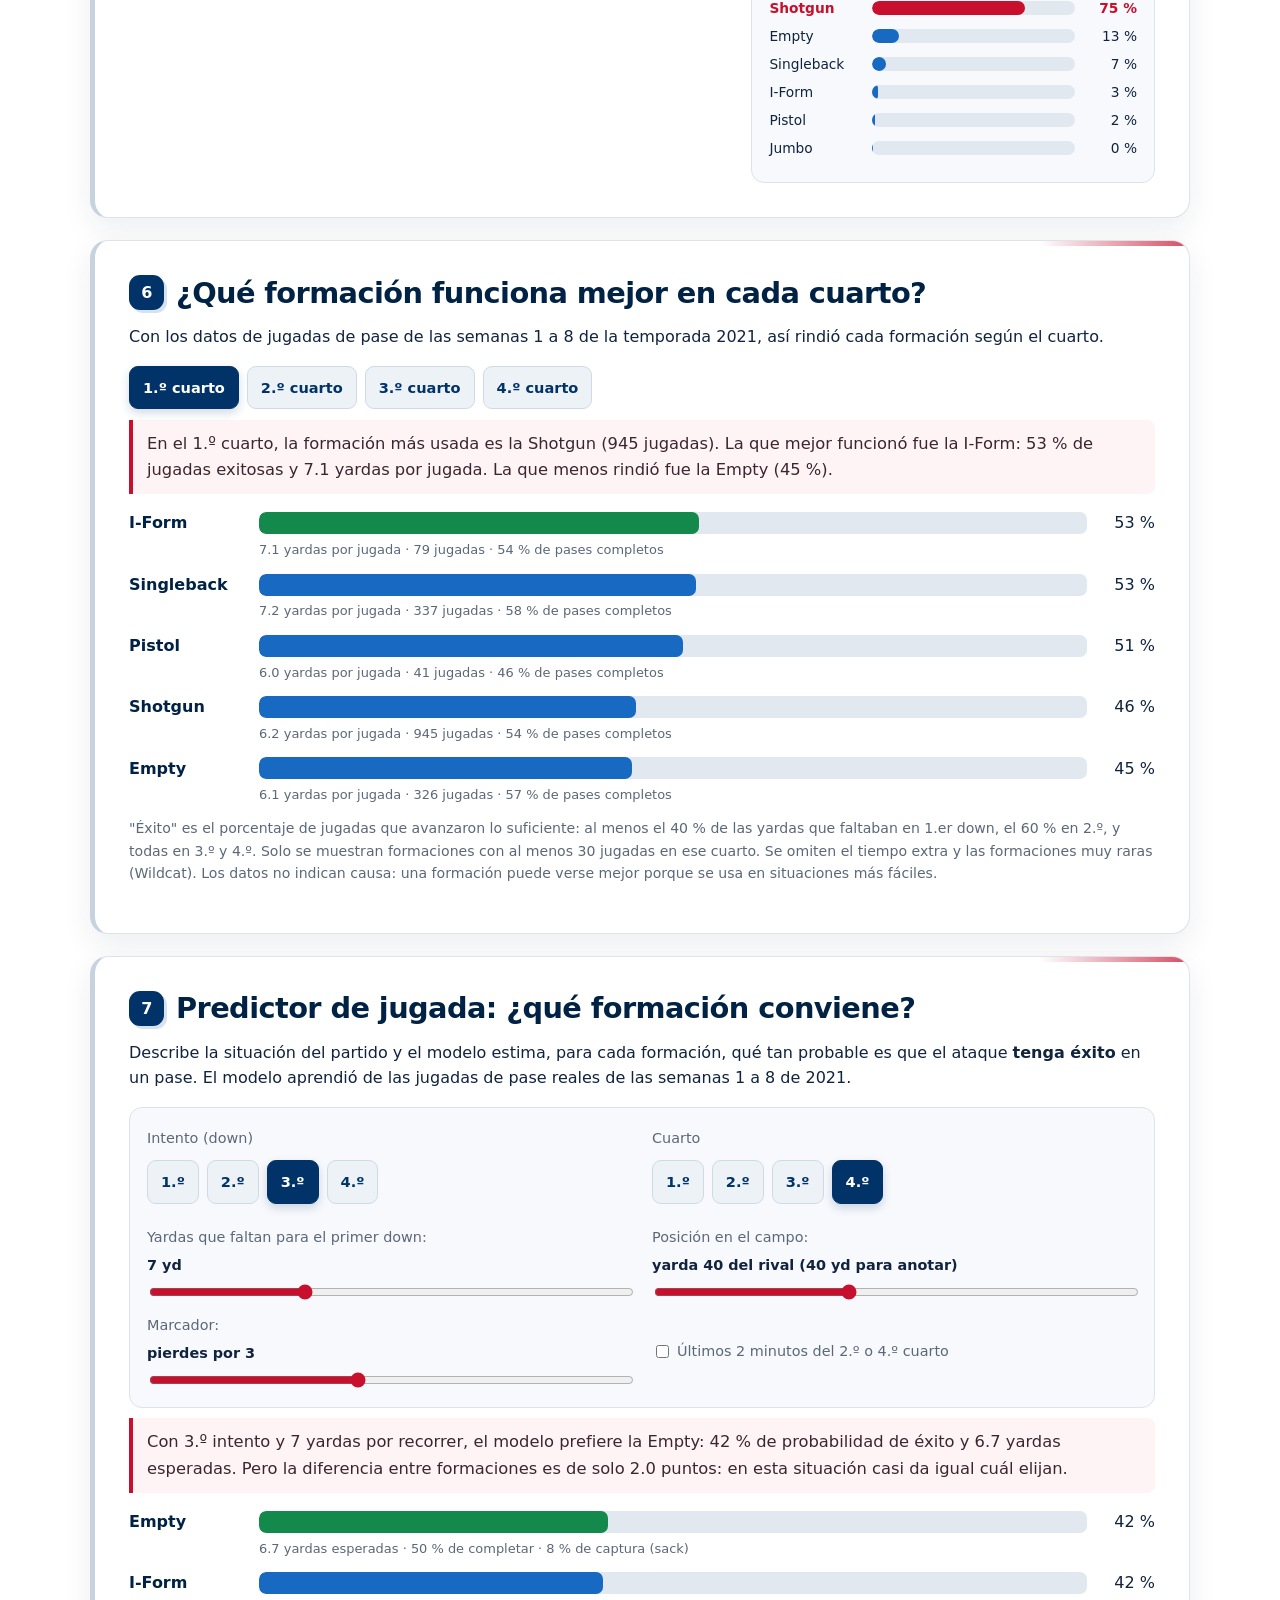
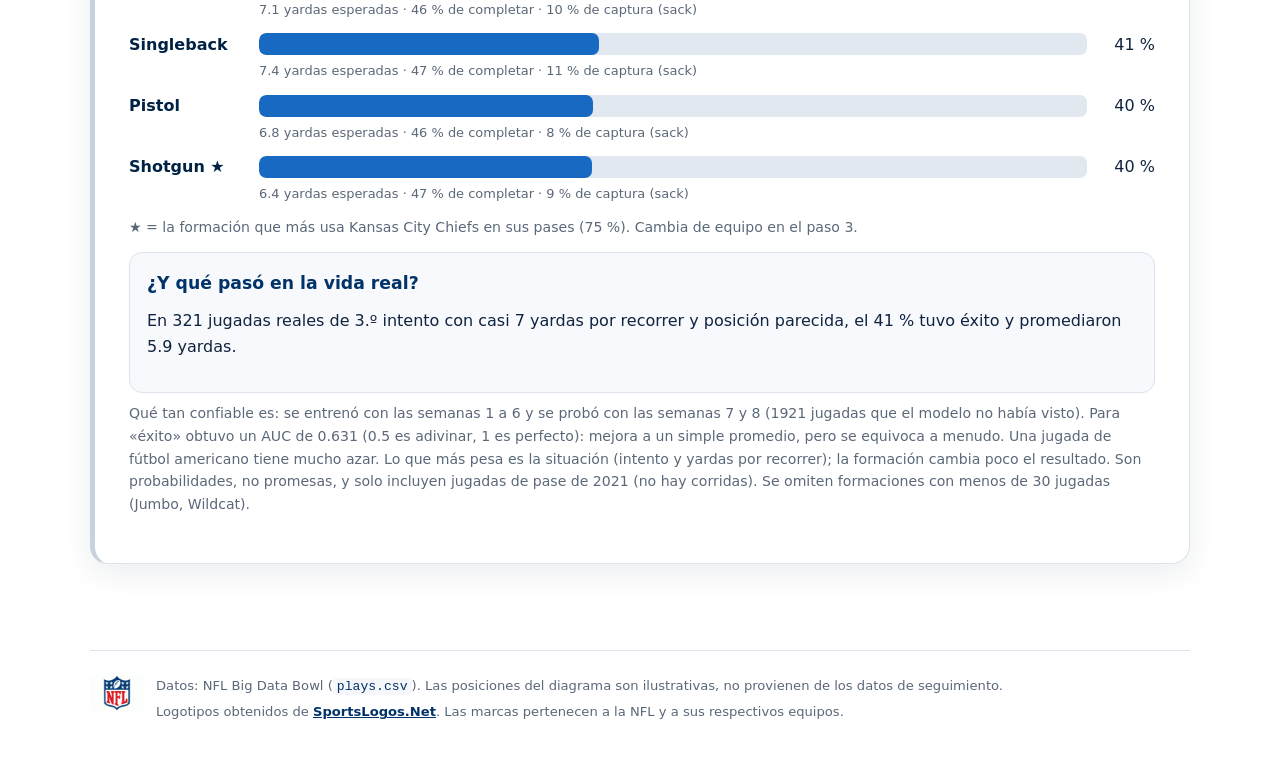
==== commit 644ad63a: "Revision 2" ====
--- a/web/_t.html
+++ b/web/_t.html
@@ -8,8 +8,21 @@
 </head>
 <body>
 <header class="hero">
-  <h1>NFL para curiosos</h1>
-  <p>Un recorrido de lo más básico a lo más táctico. Al final podrás mover a los jugadores de cada formación y ver cómo la usa tu equipo favorito.</p>
+  <div class="hero-inner">
+    <div class="hero-logo-wrap">
+      <img class="hero-logo" src="Resources/Logos/NFL.gif" alt="Escudo de la National Football League" width="150" height="100">
+    </div>
+    <div class="hero-copy">
+      <span class="eyebrow">GUÍA INTERACTIVA · NFL BIG DATA BOWL</span>
+      <h1>NFL para curiosos</h1>
+      <p>Aprende las reglas, explora las formaciones y usa datos reales para anticipar qué puede pasar en la siguiente jugada.</p>
+    </div>
+    <div class="hero-facts" aria-label="Contenido de la guía">
+      <strong>7</strong>
+      <span>etapas interactivas</span>
+      <small>8,557 jugadas de pase</small>
+    </div>
+  </div>
 </header>
 
 <nav class="roadmap" aria-label="Progreso del recorrido">
@@ -35,13 +48,23 @@
 
     <div class="widget drive">
       <h3>Prueba los 4 intentos</h3>
-      <p class="note">Tu equipo ataca de izquierda a derecha. <strong>Avanzar yardas</strong> sirve para mantener el balón y acercarte; los <strong>puntos</strong> solo se logran al llegar a la zona de anotación (derecha) o pateando.</p>
+      <p class="note">Tu equipo ataca de izquierda a derecha. En cada intento <strong>elige una jugada y confírmala</strong>. Avanzar yardas te acerca a la meta; los <strong>puntos</strong> llegan al entrar a la zona de anotación (derecha) o pateando.</p>
       <div class="attemptsBox">
         <ol class="attempts" id="attempts" aria-label="Los 4 intentos"></ol>
         <div class="status" id="downStatus" aria-live="polite"></div>
         <div class="gainMeter" aria-hidden="true"><div id="gainFill"></div></div>
         <p class="note" id="gainText"></p>
       </div>
+      <div class="picker">
+        <p class="pickTitle" id="pickTitle"></p>
+        <div class="options" id="playOptions" role="group" aria-labelledby="pickTitle"></div>
+        <div class="pickActions">
+          <button class="primary" id="confirmPlay" disabled>Confirmar jugada</button>
+          <span class="scoreInline">Marcador: <b id="scoreTotal" aria-live="polite">0</b></span>
+          <button class="ghost" id="scoreReset">Reiniciar</button>
+        </div>
+        <p id="downMsg" class="msg" aria-live="polite"></p>
+      </div>
       <svg id="driveField" viewBox="0 0 504 280" role="img" aria-label="Campo de fútbol americano completo con zonas de anotación, líneas de yarda, balón y línea para primer down"></svg>
       <div class="legend">
         <span><i class="dot off"></i> Línea de golpeo (donde empiezas)</span>
@@ -50,18 +73,7 @@
       <p class="note">Toca una zona para verla resaltada en el campo:</p>
       <div class="tabs zones" id="zoneTabs" role="group" aria-label="Zonas del campo"></div>
       <p class="widget zoneInfo" id="zoneInfo" aria-live="polite">Toca una zona para saber qué es.</p>
-      <p class="note">1) Avanzar en el campo:</p>
-      <div class="btns" id="downBtns"></div>
-      <p id="downMsg" class="msg" aria-live="polite"></p>
-    </div>
-
-    <div class="widget">
-      <h3>2) Sumar puntos</h3>
-      <p class="note">Los botones se activan solo cuando la situación del campo lo permite.</p>
-      <div class="score" id="scoreTotal" aria-live="polite">0</div>
-      <div class="btns" id="scoreBtns"></div>
-      <p id="scoreMsg" class="msg" aria-live="polite"></p>
-      <button class="ghost" id="scoreReset">Reiniciar marcador</button>
+      <p class="note">Las dos jugadas especiales, el <strong>despeje</strong> (patear el balón lejos) y el <strong>gol de campo</strong> (3 puntos), se usan casi siempre en el 4.º intento. También existe el <em>safety</em>: 2 puntos para la defensa si captura al rival dentro de su propia zona de anotación.</p>
     </div>
   </section>
 
@@ -99,9 +111,12 @@
 
     <div class="controls">
       <div class="tabs" id="formTabs" role="group" aria-label="Formación"></div>
-      <label>Equipo
-        <select id="teamSelect"></select>
-      </label>
+      <div class="team-control">
+        <img id="teamSelectLogo" class="team-select-logo" src="Resources/Logos/KC.gif" alt="Logo de Kansas City Chiefs" width="64" height="44">
+        <label>Equipo
+          <select id="teamSelect"></select>
+        </label>
+      </div>
       <label class="check"><input type="checkbox" id="showDef" checked> Mostrar defensa</label>
       <button class="ghost" id="resetPos">Volver a la posición original</button>
     </div>
@@ -161,41 +176,49 @@
   </section>
 </main>
 
-<footer>Datos: NFL Big Data Bowl (plays.csv). Las posiciones del diagrama son ilustrativas, no vienen de los datos de seguimiento.</footer>
+<footer>
+  <img src="Resources/Logos/NFL.gif" alt="" width="54" height="36">
+  <p>Datos: NFL Big Data Bowl (<code>plays.csv</code>). Las posiciones del diagrama son ilustrativas, no provienen de los datos de seguimiento.</p>
+  <p>Logotipos obtenidos de <a href="https://www.sportslogos.net/teams/list_by_league/7/National-Football-League-Logos/NFL-Logos/" target="_blank" rel="noopener noreferrer">SportsLogos.Net</a>. Las marcas pertenecen a la NFL y a sus respectivos equipos.</p>
+</footer>
 
 <script>window.requestAnimationFrame = cb => setTimeout(cb, 0);</script><script src="data.js"></script>
 <script src="model.js"></script>
 <script src="app.js"></script>
-<script>
+<script>(() => {
 const errs = []; window.addEventListener('error', e => errs.push(e.message));
 const out = {};
-const snap = () => ({
-  label: document.querySelector('#roadmapLabel').textContent,
-  done: [...document.querySelectorAll('#nav a')].map(a => a.classList.contains('done') ? 1 : 0).join(''),
-  ball: document.querySelector('#progressBall').style.left
+const q = s => document.querySelector(s);
+const opts = () => [...document.querySelectorAll('#playOptions .opt')];
+const pick = name => { const b = opts().find(o => o.textContent.startsWith(name)); if (!b) throw new Error('no option ' + name); b.click(); return b; };
+const go = name => { pick(name); q('#confirmPlay').click(); };
+const state = () => ({
+  status: q('#downStatus').textContent, title: q('#pickTitle').textContent, score: q('#scoreTotal').textContent,
+  confirmDisabled: q('#confirmPlay').disabled,
+  locked: opts().filter(o => o.disabled).map(o => o.querySelector('strong').textContent),
+  n: opts().length, msg: q('#downMsg').textContent.slice(0, 60)
 });
-const go = id => { document.documentElement.style.scrollBehavior = 'auto';
-  const el = document.getElementById(id); window.scrollTo(0, el.getBoundingClientRect().top + scrollY - 40);
-  out.y = (out.y||[]).concat(Math.round(scrollY)); window.dispatchEvent(new Event('scroll')); };
-setTimeout(() => go('step-4'), 200);
-setTimeout(() => { out.at4 = snap(); go('step-6'); }, 600);
-setTimeout(() => { out.at6 = snap(); go('step-2'); }, 1000);
-setTimeout(() => { out.back2 = snap(); go('step-1'); }, 1400);
-setTimeout(() => { out.back1 = snap(); window.scrollTo(0, document.documentElement.scrollHeight); }, 1800);
-setTimeout(() => { out.end = snap(); go('step-1'); }, 2200);
 setTimeout(() => {
-  out.backFromEnd = snap();
-  const f = document.getElementById('driveField');
-  document.querySelector('#zoneTabs button[data-key=red]').click();
-  out.focus = f.dataset.focus; out.zoneInfo = document.getElementById('zoneInfo').textContent.slice(0, 40);
-  document.querySelectorAll('#downBtns button')[1].click();
-  out.status = document.getElementById('downStatus').textContent;
-  out.attempts = [...document.querySelectorAll('#attempts li')].map(l => l.className || '-').join(',');
-  out.gain = document.getElementById('gainText').textContent;
-  out.zones = document.querySelectorAll('#zoneTabs button').length;
-  out.areas = f.querySelectorAll('.area').length;
+  try {
+    out.start = state();
+    pick('Corrida'); out.pickedEnablesConfirm = !q('#confirmPlay').disabled;
+    q('#confirmPlay').click(); out.afterRun = state();
+    go('Pase incompleto'); go('Pase incompleto'); out.at4far = state();
+    q('#scoreReset').click();
+    go('Pase profundo'); go('Pase profundo');
+    go('Pase incompleto'); go('Pase incompleto'); go('Pase incompleto');
+    out.fgNear = state();
+    go('Gol de campo'); out.afterFG = state();
+    q('#scoreReset').click();
+    go('Pase profundo'); go('Pase profundo'); go('Pase profundo');
+    out.td = state();
+    go('Conversi'); out.afterTwo = state();
+    q('#scoreReset').click();
+    go('Pase incompleto'); go('Pase incompleto'); go('Pase incompleto');
+    go('Despeje'); out.afterPunt = state();
+  } catch (e) { out.crash = String(e) + ' @ ' + String(e.stack || '').slice(0, 300); }
   out.errs = errs;
   document.body.dataset.probe = JSON.stringify(out);
-}, 2700);
-</script></body>
+}, 400);
+})();</script></body>
 </html>
--- a/web/style.css
+++ b/web/style.css
@@ -1,68 +1,105 @@
-:root { --bg:#0f1b2d; --card:#182741; --card2:#1f3254; --ink:#e9eef7; --mute:#9fb0cb; --accent:#f5b301; --blue:#3f8cff; --red:#e5484d; --green:#2ecc71; }
+:root {
+  --bg:#fff;
+  --surface:#f5f7fa;
+  --card:#fff;
+  --card2:#f7f9fc;
+  --ink:#10233f;
+  --mute:#5b6879;
+  --navy:#013369;
+  --navy-dark:#002244;
+  --accent:#c8102e;
+  --blue:#1769c2;
+  --red:#d50a0a;
+  --green:#138a4b;
+  --gold:#e3a008;
+  --line:#dce3ec;
+  --shadow:0 10px 30px rgba(9,35,67,.08);
+}
 * { box-sizing:border-box; }
 html { scroll-behavior:smooth; scroll-padding-top:125px; }
-body { margin:0; font-family:system-ui,Segoe UI,Arial,sans-serif; background:var(--bg); color:var(--ink); line-height:1.55; }
-h1 { font-size:2rem; margin:0 0 6px; }
-h2 { font-size:1.4rem; margin:0 0 12px; display:flex; align-items:center; gap:10px; }
-h3 { font-size:1.05rem; margin:0 0 6px; color:var(--accent); }
-.hero { max-width:900px; margin:0 auto; padding:28px 16px 12px; }
-.hero p { color:var(--mute); margin:0; }
-main { max-width:900px; margin:0 auto; padding:8px 16px 40px; }
-footer { max-width:900px; margin:0 auto; padding:0 16px 40px; color:var(--mute); font-size:.85rem; }
-
-/* recorrido: una sola barra con aspecto de campo */
-.roadmap { position:sticky; top:0; z-index:10; padding:6px 16px 8px; background:rgba(15,27,45,.96); backdrop-filter:blur(6px); border-bottom:1px solid #22355a; }
-.roadmap-inner { max-width:868px; margin:0 auto; }
-.roadmap-status { display:flex; justify-content:space-between; gap:12px; margin:0 2px 5px; color:var(--ink); font-size:.85rem; }
+body { margin:0; font-family:Inter,ui-sans-serif,system-ui,-apple-system,"Segoe UI",Arial,sans-serif; background:var(--bg); color:var(--ink); line-height:1.6; }
+h1,h2,h3 { font-family:"Arial Narrow",Inter,ui-sans-serif,system-ui,sans-serif; }
+h1 { margin:2px 0 8px; color:var(--navy-dark); font-size:clamp(2.2rem,5vw,4.2rem); line-height:.96; letter-spacing:-.045em; }
+h2 { display:flex; align-items:center; gap:12px; margin:0 0 14px; color:var(--navy-dark); font-size:clamp(1.35rem,2.5vw,1.8rem); line-height:1.2; letter-spacing:-.02em; }
+h3 { margin:0 0 7px; color:var(--navy); font-size:1.08rem; }
+p { margin-top:.65em; }
+a { color:var(--navy); }
+
+/* portada */
+.hero { position:relative; overflow:hidden; border-bottom:1px solid var(--line); background:linear-gradient(115deg,#fff 0%,#f5f8fc 65%,#eef4fa 100%); }
+.hero::after { content:""; position:absolute; inset:0; pointer-events:none; opacity:.32; background-image:linear-gradient(90deg,transparent 49.8%,rgba(1,51,105,.08) 50%,transparent 50.2%),repeating-linear-gradient(90deg,transparent 0 9.8%,rgba(1,51,105,.05) 10%); }
+.hero-inner { position:relative; z-index:1; display:grid; grid-template-columns:130px minmax(0,1fr) 150px; align-items:center; gap:28px; width:min(1100px,calc(100% - 32px)); min-height:220px; margin:0 auto; padding:30px 0; }
+.hero-logo-wrap { display:grid; place-items:center; width:124px; height:124px; border:1px solid var(--line); border-radius:30px; background:#fff; box-shadow:var(--shadow); transform:rotate(-2deg); }
+.hero-logo { width:104px; height:82px; object-fit:contain; image-rendering:auto; }
+.hero-copy { min-width:0; }
+.hero-copy p { max-width:700px; margin:0; color:var(--mute); font-size:1.05rem; }
+.eyebrow { display:inline-block; color:var(--accent); font-size:.72rem; font-weight:850; letter-spacing:.14em; }
+.hero-facts { align-self:stretch; display:flex; flex-direction:column; justify-content:center; padding-left:24px; border-left:1px solid var(--line); color:var(--mute); }
+.hero-facts strong { color:var(--navy); font-size:3.2rem; line-height:1; }
+.hero-facts span { color:var(--ink); font-size:.82rem; font-weight:750; line-height:1.25; }
+.hero-facts small { margin-top:10px; font-size:.72rem; }
+main { width:min(1100px,calc(100% - 32px)); margin:0 auto; padding:20px 0 64px; }
+footer { display:grid; grid-template-columns:auto 1fr; column-gap:12px; width:min(1100px,calc(100% - 32px)); margin:0 auto; padding:24px 0 44px; border-top:1px solid var(--line); color:var(--mute); font-size:.82rem; }
+footer img { grid-row:1 / 3; width:54px; height:36px; object-fit:contain; }
+footer p { margin:0 0 4px; }
+footer a { font-weight:700; }
+footer code { padding:1px 4px; border-radius:4px; background:var(--surface); color:var(--navy); }
+
+/* recorrido: una barra con aspecto de campo */
+.roadmap { position:sticky; top:0; z-index:10; padding:7px 16px 9px; border-bottom:1px solid var(--line); background:rgba(255,255,255,.96); box-shadow:0 5px 18px rgba(9,35,67,.08); backdrop-filter:blur(10px); }
+.roadmap-inner { max-width:1068px; margin:0 auto; }
+.roadmap-status { display:flex; justify-content:space-between; gap:12px; margin:0 2px 5px; color:var(--navy-dark); font-size:.82rem; }
 .roadmap-status span { color:var(--mute); white-space:nowrap; }
-.field-progress { --steps:7; position:relative; height:70px; overflow:hidden; border:2px solid rgba(255,255,255,.65); border-radius:9px; background-color:#155f36; background-image:linear-gradient(90deg,rgba(255,255,255,.3) 1px,transparent 1px),repeating-linear-gradient(0deg,rgba(255,255,255,.035) 0 9px,transparent 9px 18px); background-size:10% 100%,100% 18px; box-shadow:inset 24px 0 rgba(24,39,65,.36),inset -24px 0 rgba(24,39,65,.36); }
-.field-progress::before { content:""; position:absolute; z-index:1; top:22px; left:5%; right:5%; height:2px; border-top:2px dashed rgba(255,255,255,.35); border-bottom:2px dashed rgba(255,255,255,.35); }
-.field-fill { position:absolute; z-index:0; inset:0 auto 0 0; width:0; background:rgba(46,204,113,.3); border-right:2px solid rgba(186,255,209,.8); transition:width .55s ease; }
-.roadmap ol { position:absolute; z-index:2; inset:0; display:grid; grid-template-columns:repeat(var(--steps),1fr); list-style:none; margin:0; padding:0; }
+.field-progress { --steps:7; position:relative; height:70px; overflow:hidden; border:2px solid #fff; outline:1px solid #c7d2df; border-radius:10px; background-color:#17633a; background-image:linear-gradient(90deg,rgba(255,255,255,.32) 1px,transparent 1px),repeating-linear-gradient(0deg,rgba(255,255,255,.04) 0 9px,transparent 9px 18px); background-size:10% 100%,100% 18px; box-shadow:inset 24px 0 rgba(0,34,68,.32),inset -24px 0 rgba(0,34,68,.32); }
+.field-progress::before { content:""; position:absolute; z-index:1; top:22px; left:5%; right:5%; height:2px; border-top:2px dashed rgba(255,255,255,.38); border-bottom:2px dashed rgba(255,255,255,.38); }
+.field-fill { position:absolute; z-index:0; inset:0 auto 0 0; width:0; border-right:2px solid rgba(230,255,237,.9); background:rgba(46,204,113,.32); transition:width .55s ease; }
+.roadmap ol { position:absolute; z-index:2; inset:0; display:grid; grid-template-columns:repeat(var(--steps),1fr); margin:0; padding:0; list-style:none; }
 .roadmap li { min-width:0; }
-.roadmap a { height:100%; display:flex; flex-direction:column; align-items:center; justify-content:flex-end; gap:1px; min-width:0; padding:0 2px 4px; color:#dce9e1; text-decoration:none; text-shadow:0 1px 2px #082b19; font-size:.67rem; }
-.roadmap a .n { display:inline-grid; place-items:center; width:21px; height:21px; border:1px solid rgba(255,255,255,.7); border-radius:50%; background:rgba(15,27,45,.82); font-size:.72rem; font-weight:800; text-shadow:none; }
+.roadmap a { display:flex; flex-direction:column; align-items:center; justify-content:flex-end; gap:1px; min-width:0; height:100%; padding:0 2px 4px; color:#f3faf6; font-size:.67rem; text-decoration:none; text-shadow:0 1px 2px #082b19; }
+.roadmap a .n { display:inline-grid; place-items:center; width:21px; height:21px; border:1px solid rgba(255,255,255,.75); border-radius:50%; background:rgba(0,34,68,.84); font-size:.72rem; font-weight:800; text-shadow:none; }
 .roadmap a .stage-name { width:100%; overflow:hidden; text-align:center; text-overflow:ellipsis; white-space:nowrap; }
-.roadmap a.done .n { background:var(--green); border-color:#baffd1; color:#063d20; }
+.roadmap a.done .n { border-color:#caffd9; background:#58d68d; color:#053c20; }
 .roadmap a.done .n::before { content:"✓"; }
 .roadmap a.done .n span { display:none; }
-.roadmap a[aria-current="step"] .n { background:var(--accent); border-color:#fff1b6; color:#111; transform:scale(1.1); }
-.roadmap a[aria-current="step"] .stage-name { color:#fff4be; font-weight:800; }
-.progress-ball { position:absolute; z-index:3; top:7px; left:calc(50% / var(--steps)); width:32px; height:19px; border:2px solid #fff; border-radius:50%; background:#8b4a1f; box-shadow:0 2px 5px rgba(0,0,0,.55); transform:translateX(-50%) rotate(-20deg); transition:left .55s cubic-bezier(.2,.8,.2,1); pointer-events:none; }
+.roadmap a[aria-current="step"] .n { border-color:#fff; background:#fff; color:var(--accent); box-shadow:0 0 0 3px rgba(255,255,255,.25); transform:scale(1.1); }
+.roadmap a[aria-current="step"] .stage-name { color:#fff; font-weight:800; }
+.progress-ball { position:absolute; z-index:3; top:7px; left:calc(50% / var(--steps)); width:32px; height:19px; border:2px solid #fff; border-radius:50%; background:#8b4a1f; box-shadow:0 2px 5px rgba(0,0,0,.45); transform:translateX(-50%) rotate(-20deg); transition:left .55s cubic-bezier(.2,.8,.2,1); pointer-events:none; }
 .progress-ball i { position:absolute; top:7px; left:8px; width:13px; height:2px; background:#fff; }
-.progress-ball i::before { content:""; position:absolute; top:-3px; left:2px; width:7px; height:8px; border-left:1px solid #fff; border-right:1px solid #fff; }
-
-/* steps */
-.step { background:var(--card); border-radius:14px; padding:20px; margin:18px 0; border-left:5px solid #33497a; }
+.progress-ball i::before { content:""; position:absolute; top:-3px; left:2px; width:7px; height:8px; border-right:1px solid #fff; border-left:1px solid #fff; }
+
+/* secciones y controles */
+.step { position:relative; margin:22px 0; padding:clamp(20px,4vw,34px); overflow:hidden; border:1px solid var(--line); border-left:5px solid #c7d2df; border-radius:18px; background:var(--card); box-shadow:var(--shadow); }
+.step::after { content:""; position:absolute; top:0; right:0; width:150px; height:5px; background:linear-gradient(90deg,transparent,var(--accent)); opacity:.75; }
 .step.visible { border-left-color:var(--accent); }
-.num { display:inline-grid; place-items:center; width:32px; height:32px; border-radius:50%; background:var(--accent); color:#111; font-size:1rem; flex:none; }
+.num { display:inline-grid; flex:none; place-items:center; width:35px; height:35px; border-radius:11px; background:var(--navy); color:#fff; font-size:1rem; box-shadow:3px 3px 0 #d7e2ef; }
 .note { color:var(--mute); font-size:.88rem; }
-.msg { min-height:1.5em; margin:8px 0 0; }
-.widget { background:var(--card2); border-radius:10px; padding:14px; margin-top:12px; }
+.msg { min-height:1.5em; margin:8px 0 0; color:var(--navy-dark); font-weight:650; }
+.widget { margin-top:14px; padding:17px; border:1px solid var(--line); border-radius:13px; background:var(--card2); }
 .grid2 { display:grid; grid-template-columns:1fr 1fr; gap:14px; }
 .grid2 .widget { margin-top:6px; }
-
-button { font:inherit; color:var(--ink); background:#2c4577; border:0; border-radius:8px; padding:8px 12px; cursor:pointer; }
-button:hover { background:#38568f; }
-button:focus-visible, a:focus-visible, select:focus-visible, summary:focus-visible, .player:focus-visible { outline:3px solid var(--accent); outline-offset:2px; }
-button.ghost { background:transparent; border:1px solid #45608f; }
-.btns { display:flex; flex-wrap:wrap; gap:8px; margin:8px 0; }
-.tabs { display:flex; gap:8px; flex-wrap:wrap; margin:10px 0; }
-.tabs button { background:#22355a; }
-.tabs button[aria-pressed="true"] { background:var(--accent); color:#111; font-weight:700; }
-
-.status { font-size:1.15rem; font-weight:700; }
+button { padding:9px 13px; border:1px solid var(--navy); border-radius:9px; background:var(--navy); color:#fff; font:inherit; font-size:.91rem; font-weight:650; cursor:pointer; transition:background .16s,border-color .16s,transform .16s,box-shadow .16s; }
+button:hover:not(:disabled) { border-color:var(--navy-dark); background:var(--navy-dark); box-shadow:0 5px 12px rgba(1,51,105,.16); transform:translateY(-1px); }
+button:focus-visible,a:focus-visible,select:focus-visible,summary:focus-visible,.player:focus-visible,input:focus-visible { outline:3px solid rgba(200,16,46,.35); outline-offset:2px; }
+button.ghost { border-color:#aebccc; background:#fff; color:var(--navy); }
+button.ghost:hover:not(:disabled) { border-color:var(--navy); background:#eef3f8; }
 button:disabled { opacity:.4; cursor:not-allowed; }
-
-/* paso 1: intentos y campo */
+.btns { display:flex; flex-wrap:wrap; gap:8px; margin:9px 0; }
+.tabs { display:flex; flex-wrap:wrap; gap:8px; margin:10px 0; }
+.tabs button { border-color:#d0dae6; background:#edf2f7; color:var(--navy); }
+.tabs button:hover:not(:disabled) { border-color:#9eb2c9; background:#dfe8f2; }
+.tabs button[aria-pressed="true"] { border-color:var(--navy); background:var(--navy); color:#fff; box-shadow:0 4px 10px rgba(1,51,105,.18); }
+.status { color:var(--navy-dark); font-size:1.15rem; font-weight:800; }
+.score { color:var(--accent); font-size:2.6rem; font-weight:900; line-height:1.1; }
+
+/* paso 1: intentos y campo (versión de la rama remota, adaptada al tema claro) */
 .attemptsBox { margin:10px 0; }
-.attempts { list-style:none; display:flex; gap:8px; margin:0 0 8px; padding:0; }
-.attempts li { flex:1; text-align:center; padding:8px 4px; border-radius:8px; background:#22355a; color:var(--mute); font-weight:700; border:2px solid transparent; transition:background .25s, color .25s; }
-.attempts li.used { background:#2c4577; color:var(--ink); }
-.attempts li.cur { background:var(--accent); color:#111; border-color:#fff1b6; }
-.gainMeter { height:12px; background:#22355a; border-radius:6px; overflow:hidden; margin:6px 0 2px; }
-#gainFill { height:100%; width:0; background:var(--blue); transition:width .4s; }
-#driveField { width:100%; height:auto; border-radius:10px; display:block; background:#155f36; }
+.attempts { display:flex; gap:8px; margin:0 0 10px; padding:0; list-style:none; }
+.attempts li { flex:1; padding:9px 4px; border:2px solid transparent; border-radius:9px; background:#edf2f7; color:var(--mute); text-align:center; font-weight:800; transition:background .25s,color .25s,border-color .25s; }
+.attempts li.used { background:#e3f3ea; color:var(--green); }
+.attempts li.cur { border-color:var(--gold); background:var(--navy); color:#fff; box-shadow:0 4px 10px rgba(1,51,105,.2); }
+.gainMeter { height:12px; margin:8px 0 2px; overflow:hidden; border-radius:6px; background:#e2e8f0; }
+#gainFill { width:0; height:100%; background:var(--blue); transition:width .4s; }
+#driveField { display:block; width:100%; height:auto; border:1px solid #c5d1df; border-radius:12px; background:#155f36; box-shadow:0 5px 15px rgba(9,35,67,.08); }
 .stripe { fill:#1a6a3d; }
 .ez { transition:fill .3s; }
 .ez.own { fill:#24508f; }
@@ -72,113 +109,164 @@
 .fline.ten { stroke-opacity:.8; stroke-width:1.3; }
 .goalL { stroke:#fff; stroke-width:3; }
 .hashT { stroke:#fff; stroke-opacity:.7; stroke-width:1; }
-.yn { font-size:15px; font-weight:800; fill:#fff; fill-opacity:.75; text-anchor:middle; dominant-baseline:central; }
+.yn { fill:#fff; fill-opacity:.75; font-size:15px; font-weight:800; text-anchor:middle; dominant-baseline:central; }
 .side { fill:none; stroke:#fff; stroke-width:3; }
 .redZ { fill:rgba(229,72,77,.28); }
 .midLogo { fill:rgba(255,255,255,.14); stroke:#fff; stroke-opacity:.6; stroke-width:1.5; }
-.ftxt { font-size:11px; font-weight:700; fill:#fff; fill-opacity:.9; text-anchor:middle; dominant-baseline:central; letter-spacing:.5px; paint-order:stroke; stroke:#0d3d22; stroke-width:3px; stroke-linejoin:round; }
+.ftxt { fill:#fff; fill-opacity:.9; stroke:#0d3d22; stroke-width:3px; stroke-linejoin:round; paint-order:stroke; font-size:11px; font-weight:700; text-anchor:middle; dominant-baseline:central; letter-spacing:.5px; }
 .ftxt.big { font-size:13px; letter-spacing:2px; }
-.post { stroke:var(--accent); stroke-width:3; fill:none; stroke-linecap:round; }
+.post { fill:none; stroke:#ffd45d; stroke-width:3; stroke-linecap:round; }
 /* resaltado de la zona elegida: el resto se atenúa */
 #driveField[data-focus] .area { opacity:.3; transition:opacity .25s; }
-#driveField[data-focus="endzone"] .a-endzone, #driveField[data-focus="goal"] .a-goal, #driveField[data-focus="yards"] .a-yards,
-#driveField[data-focus="hash"] .a-hash, #driveField[data-focus="mid"] .a-mid, #driveField[data-focus="red"] .a-red,
-#driveField[data-focus="side"] .a-side, #driveField[data-focus="posts"] .a-posts, #driveField[data-focus="terr"] .a-terr { opacity:1; }
-.zones button { font-size:.85rem; padding:6px 10px; }
+#driveField[data-focus="endzone"] .a-endzone,#driveField[data-focus="goal"] .a-goal,#driveField[data-focus="yards"] .a-yards,
+#driveField[data-focus="hash"] .a-hash,#driveField[data-focus="mid"] .a-mid,#driveField[data-focus="red"] .a-red,
+#driveField[data-focus="side"] .a-side,#driveField[data-focus="posts"] .a-posts,#driveField[data-focus="terr"] .a-terr { opacity:1; }
+.zones button { padding:6px 10px; font-size:.85rem; }
 .zoneInfo { margin:6px 0 0; }
-.band { fill:rgba(63,140,255,.4); transition:x .4s, width .4s; }
-.gainLine { stroke:var(--accent); stroke-width:4; }
+/* elegir y confirmar la jugada */
+.picker { margin:12px 0; padding:14px; border:1px solid var(--line); border-radius:12px; background:var(--card); }
+.pickTitle { margin:0 0 9px; font-weight:800; color:var(--navy); }
+.options { display:grid; grid-template-columns:repeat(auto-fill,minmax(150px,1fr)); gap:8px; }
+.opt { display:flex; flex-direction:column; gap:2px; padding:9px 11px; border:2px solid #d0dae6; background:#edf2f7; color:var(--navy); text-align:left; }
+.opt:hover:not(:disabled) { border-color:#9eb2c9; background:#dfe8f2; }
+.opt small { color:var(--mute); font-size:.78rem; font-weight:500; }
+.opt[aria-pressed="true"] { border-color:var(--gold); background:var(--navy); color:#fff; }
+.opt[aria-pressed="true"] small { color:#d6e2f0; }
+.opt:disabled { opacity:.5; cursor:not-allowed; }
+.pickActions { display:flex; flex-wrap:wrap; align-items:center; gap:10px 14px; margin-top:12px; }
+.primary:disabled { opacity:.45; cursor:not-allowed; }
+.scoreInline { margin-left:auto; color:var(--mute); }
+.scoreInline b { color:var(--navy); font-size:1.4rem; }
+.band { fill:rgba(63,140,255,.4); transition:x .4s,width .4s; }
+.gainLine { stroke:#ffd45d; stroke-width:4; }
 .scrLine { stroke:#6fb1ff; stroke-width:3; stroke-dasharray:6 3; }
-.lblY, .lblB { font-size:12px; font-weight:700; text-anchor:middle; paint-order:stroke; stroke:#000; stroke-width:3px; }
-.lblY { fill:var(--accent); } .lblB { fill:#9fd0ff; }
+.lblY,.lblB { stroke:#000; stroke-width:3px; paint-order:stroke; font-size:12px; font-weight:700; text-anchor:middle; }
+.lblY { fill:#ffd45d; }
+.lblB { fill:#9fd0ff; }
 .ball { transition:transform .5s ease; }
 .ball ellipse { fill:#8b4a1f; stroke:#fff; stroke-width:1.5; }
-.lace { stroke:#fff; stroke-width:1.2; fill:none; }
-.pop { font-size:24px; font-weight:800; fill:var(--accent); stroke:#000; stroke-width:.6px; opacity:0; }
+.lace { fill:none; stroke:#fff; stroke-width:1.2; }
+.pop { fill:#ffd45d; stroke:#000; stroke-width:.6px; opacity:0; font-size:24px; font-weight:800; }
 .pop.go { animation:pop 1.2s ease-out; }
 @keyframes pulse { to { fill-opacity:.55; } }
 @keyframes pop { 0% { opacity:1; transform:translateY(0); } 100% { opacity:0; transform:translateY(-30px); } }
-.score { font-size:2.4rem; font-weight:800; color:var(--accent); line-height:1.1; }
-
-/* timeline */
-.timeline { display:flex; gap:4px; margin:10px 0; }
-.timeline button { padding:14px 4px; border-radius:6px; font-size:.85rem; text-align:center; min-width:0; overflow:hidden; background:#2c4577; }
-.timeline button.half { background:#4a5a78; }
-.timeline button.ot { background:#5b3a7a; }
-.timeline button[aria-pressed="true"] { outline:3px solid var(--accent); }
-.timeline small { display:block; color:#c9d6ee; }
-
-/* teams */
-.divisions { display:grid; grid-template-columns:repeat(auto-fit,minmax(210px,1fr)); gap:12px; margin:10px 0; }
-.division { background:var(--card2); border-radius:10px; padding:10px; }
-.division h3 { font-size:.95rem; }
-.chip { display:block; width:100%; text-align:left; margin:4px 0; padding:6px 10px; background:#2c4577; font-size:.88rem; }
-.chip[aria-pressed="true"] { background:var(--accent); color:#111; font-weight:700; }
-
-/* roles */
-.roles details { background:var(--card2); border-radius:10px; margin:8px 0; padding:10px 14px; }
-.roles summary { cursor:pointer; font-weight:700; }
-.roles summary small { color:var(--mute); font-weight:400; margin-left:6px; }
-.roles p { margin:8px 0 0; color:#cdd8ee; }
-
-/* formations lab */
-.controls { display:flex; flex-wrap:wrap; gap:12px; align-items:center; margin:12px 0; }
+
+/* duración */
+.timeline { display:flex; gap:5px; margin:12px 0; }
+.timeline button { min-width:0; padding:14px 5px; overflow:hidden; border-color:#c5d1df; border-radius:8px; background:#e7eef6; color:var(--navy); text-align:center; font-size:.84rem; }
+.timeline button.half { background:#eef0f4; color:#465468; }
+.timeline button.ot { background:#f1eaf6; color:#5c2a78; }
+.timeline button[aria-pressed="true"] { border-color:var(--navy); background:var(--navy); color:#fff; outline:3px solid rgba(1,51,105,.16); }
+.timeline small { display:block; color:inherit; opacity:.75; }
+
+/* equipos y logos */
+.divisions { display:grid; grid-template-columns:repeat(auto-fit,minmax(220px,1fr)); gap:14px; margin:14px 0; }
+.division { padding:14px; border:1px solid var(--line); border-radius:14px; background:var(--card2); }
+.division h3 { margin-bottom:10px; padding-bottom:7px; border-bottom:2px solid var(--navy); font-size:.88rem; letter-spacing:.08em; text-transform:uppercase; }
+.chip { display:grid; grid-template-columns:58px 1fr; align-items:center; width:100%; min-height:55px; margin:6px 0; padding:7px 10px; border:1px solid var(--line); background:#fff; color:var(--ink); text-align:left; font-size:.86rem; font-weight:700; }
+.chip:hover:not(:disabled) { border-color:#9cafc5; background:#f5f8fb; color:var(--navy); }
+.chip[aria-pressed="true"] { border-color:var(--navy); background:#e9f1f9; color:var(--navy-dark); box-shadow:inset 4px 0 var(--accent); }
+.team-logo { display:block; width:50px; height:37px; object-fit:contain; }
+.team-control { display:flex; align-items:center; gap:8px; min-height:52px; padding:3px 9px 3px 4px; border:1px solid var(--line); border-radius:11px; background:#fff; }
+.team-control label { align-items:flex-start; flex-direction:column; gap:0; font-size:.72rem; font-weight:750; text-transform:uppercase; letter-spacing:.06em; }
+.team-select-logo { display:block; width:58px; height:42px; object-fit:contain; }
+.team-heading { display:flex; align-items:center; gap:11px; margin-bottom:8px; }
+.team-heading h3 { margin:0; }
+.team-info-logo { width:68px; height:48px; object-fit:contain; padding:3px; border:1px solid var(--line); border-radius:9px; background:#fff; }
+
+/* posiciones */
+.roles details { margin:9px 0; padding:11px 15px; border:1px solid var(--line); border-radius:11px; background:var(--card2); }
+.roles details[open] { border-color:#b9c8d8; background:#fff; box-shadow:0 6px 15px rgba(9,35,67,.05); }
+.roles summary { color:var(--navy-dark); font-weight:800; cursor:pointer; }
+.roles summary small { margin-left:6px; color:var(--mute); font-weight:450; }
+.roles p { margin:8px 0 0; color:#435167; }
+
+/* laboratorio de formaciones */
+.controls { display:flex; flex-wrap:wrap; align-items:center; gap:12px; margin:14px 0; }
 .controls label { display:flex; align-items:center; gap:6px; color:var(--mute); }
-select { font:inherit; padding:7px 10px; border-radius:8px; border:1px solid #45608f; background:#22355a; color:var(--ink); }
-.lab { display:grid; grid-template-columns:3fr 2fr; gap:16px; align-items:start; }
-#field { width:100%; height:auto; border-radius:10px; touch-action:none; display:block; background:#1d6b3a; }
-.legend { display:flex; gap:14px; margin:8px 0; font-size:.85rem; color:var(--mute); }
-.dot { display:inline-block; width:12px; height:12px; border-radius:50%; margin-right:4px; vertical-align:-1px; }
-.dot.off { background:var(--blue); } .dot.def { background:var(--red); } .dot.qb { background:var(--accent); }
+select { padding:6px 30px 6px 8px; border:0; background:#fff; color:var(--navy-dark); font:inherit; font-size:.88rem; font-weight:700; }
+.lab { display:grid; grid-template-columns:3fr 2fr; align-items:start; gap:17px; }
+#field { display:block; width:100%; height:auto; border:1px solid #c5d1df; border-radius:12px; background:#1d6b3a; touch-action:none; box-shadow:0 6px 16px rgba(9,35,67,.1); }
+.legend { display:flex; flex-wrap:wrap; gap:14px; margin:9px 0; color:var(--mute); font-size:.84rem; }
+.dot { display:inline-block; width:12px; height:12px; margin-right:4px; border-radius:50%; vertical-align:-1px; }
+.dot.off { background:var(--blue); }
+.dot.def { background:var(--red); }
+.dot.qb { background:var(--gold); }
+.dot.zone { background:rgba(227,160,8,.7); }
 .playerInfo { margin:0; }
 .player { cursor:grab; }
 .ready .player { transition:transform .55s ease; }
 .ready .player.dragging { transition:none; }
 .player.dragging { cursor:grabbing; }
 .player circle { stroke:#fff; stroke-width:.4; }
-.player.off circle { fill:var(--blue); } .player.qb circle { fill:var(--accent); } .player.def circle { fill:var(--red); }
+.player.off circle { fill:var(--blue); }
+.player.qb circle { fill:var(--gold); }
+.player.def circle { fill:var(--red); }
 .player.sel circle { stroke:#fff; stroke-width:.9; }
-.player text { font-size:2.1px; font-weight:700; fill:#fff; text-anchor:middle; dominant-baseline:central; pointer-events:none; user-select:none; }
+.player text { fill:#fff; font-size:2.1px; font-weight:800; text-anchor:middle; dominant-baseline:central; pointer-events:none; user-select:none; }
 .player.qb text { fill:#111; }
-.bars .row { display:grid; grid-template-columns:95px 1fr 54px; gap:8px; align-items:center; margin:6px 0; font-size:.88rem; }
-.bars .row.cur { color:var(--accent); font-weight:700; }
-.track { background:#22355a; border-radius:5px; height:14px; overflow:hidden; }
-.fill { height:100%; background:var(--blue); }
+.bars .row { display:grid; grid-template-columns:95px 1fr 54px; align-items:center; gap:8px; margin:6px 0; font-size:.86rem; }
+.bars .row.cur { color:var(--accent); font-weight:800; }
+.track { height:14px; overflow:hidden; border-radius:7px; background:#e2e8f0; }
+.fill { height:100%; border-radius:inherit; background:var(--blue); }
 .row.cur .fill { background:var(--accent); }
 .val { text-align:right; font-variant-numeric:tabular-nums; }
 
-/* chart step 6 */
-.talk { font-size:1.05rem; border-left:4px solid var(--accent); padding-left:12px; }
-.crow { display:grid; grid-template-columns:110px 1fr 56px; gap:10px; align-items:center; margin:10px 0; }
-.crow .name { font-weight:600; }
+/* gráficas y predictor */
+.talk { padding:11px 14px; border-left:4px solid var(--accent); border-radius:0 8px 8px 0; background:#fff4f5; color:#3b2630; font-size:1.02rem; }
+.crow { display:grid; grid-template-columns:120px 1fr 58px; align-items:center; gap:10px; margin:11px 0; }
+.crow .name { color:var(--navy-dark); font-weight:750; }
 .crow .fill { background:var(--blue); }
 .crow.best .fill { background:var(--green); }
-.crow .meta { grid-column:2 / 4; color:var(--mute); font-size:.82rem; margin-top:-6px; }
-
-/* paso 7: predictor */
-.pgrid { display:grid; grid-template-columns:1fr 1fr; gap:10px 18px; }
-.pgrid label { display:flex; flex-direction:column; gap:4px; color:var(--mute); font-size:.9rem; }
+.crow .meta { grid-column:2 / 4; margin-top:-6px; color:var(--mute); font-size:.81rem; }
+.pgrid { display:grid; grid-template-columns:1fr 1fr; gap:12px 20px; }
+.pgrid label { display:flex; flex-direction:column; gap:5px; color:var(--mute); font-size:.9rem; }
 .pgrid label b { color:var(--ink); }
-.pgrid input[type=range] { width:100%; accent-color:var(--accent); }
+.pgrid input[type="range"] { width:100%; accent-color:var(--accent); }
 .pgrid .check { flex-direction:row; align-items:center; }
 .plabel { color:var(--mute); font-size:.9rem; }
 #pOut .crow .fill { background:var(--blue); }
 #pOut .crow.best .fill { background:var(--green); }
 
-@media (max-width:720px) {
+@media (max-width:780px) {
   html { scroll-padding-top:105px; }
-  .field-progress { height:52px; box-shadow:inset 15px 0 rgba(24,39,65,.36),inset -15px 0 rgba(24,39,65,.36); }
+  .hero-inner { grid-template-columns:82px 1fr; gap:18px; min-height:auto; padding:24px 0; }
+  .hero-logo-wrap { width:80px; height:80px; border-radius:20px; }
+  .hero-logo { width:68px; height:55px; }
+  .hero-facts { display:none; }
+  .hero-copy p { font-size:.94rem; }
+  .field-progress { height:52px; box-shadow:inset 15px 0 rgba(0,34,68,.32),inset -15px 0 rgba(0,34,68,.32); }
   .field-progress::before { top:18px; }
   .roadmap a { padding-bottom:4px; }
   .roadmap a .stage-name { display:none; }
   .progress-ball { top:5px; width:29px; height:17px; }
   .progress-ball i { top:6px; left:7px; }
-  .pgrid { grid-template-columns:1fr; }
-  .grid2, .lab { grid-template-columns:1fr; }
-  .crow { grid-template-columns:90px 1fr 50px; }
-  .timeline button { font-size:.72rem; padding:12px 2px; }
-}
-@media (prefers-reduced-motion: reduce) {
+  .lab,.grid2,.pgrid { grid-template-columns:1fr; }
+  .crow { grid-template-columns:96px 1fr 50px; }
+  .timeline button { padding:12px 2px; font-size:.71rem; }
+}
+@media (max-width:520px) {
+  .hero-inner,main,footer { width:min(100% - 22px,1100px); }
+  .hero-inner { grid-template-columns:64px 1fr; gap:12px; }
+  .hero-logo-wrap { width:62px; height:62px; border-radius:16px; }
+  .hero-logo { width:53px; height:44px; }
+  .eyebrow { font-size:.6rem; }
+  h1 { font-size:2rem; }
+  .step { padding:18px 15px; border-radius:14px; }
+  .attempts { gap:5px; }
+  .divisions { grid-template-columns:1fr; }
+  .timeline { display:grid; grid-template-columns:repeat(2,1fr); }
+  .timeline button { min-height:55px; }
+  .controls { align-items:stretch; flex-direction:column; }
+  .controls > * { width:100%; }
+  .team-control { width:100%; }
+  .team-control label { flex:1; }
+  .team-control select { width:100%; }
+  footer { grid-template-columns:1fr; }
+  footer img { display:none; }
+}
+@media (prefers-reduced-motion:reduce) {
   html { scroll-behavior:auto; }
-  .ready .player, .field-fill, .progress-ball { transition:none; }
-}
+  *,*::before,*::after { animation-duration:.01ms !important; animation-iteration-count:1 !important; }
+  .ready .player,.field-fill,.progress-ball { transition:none; }
+}
